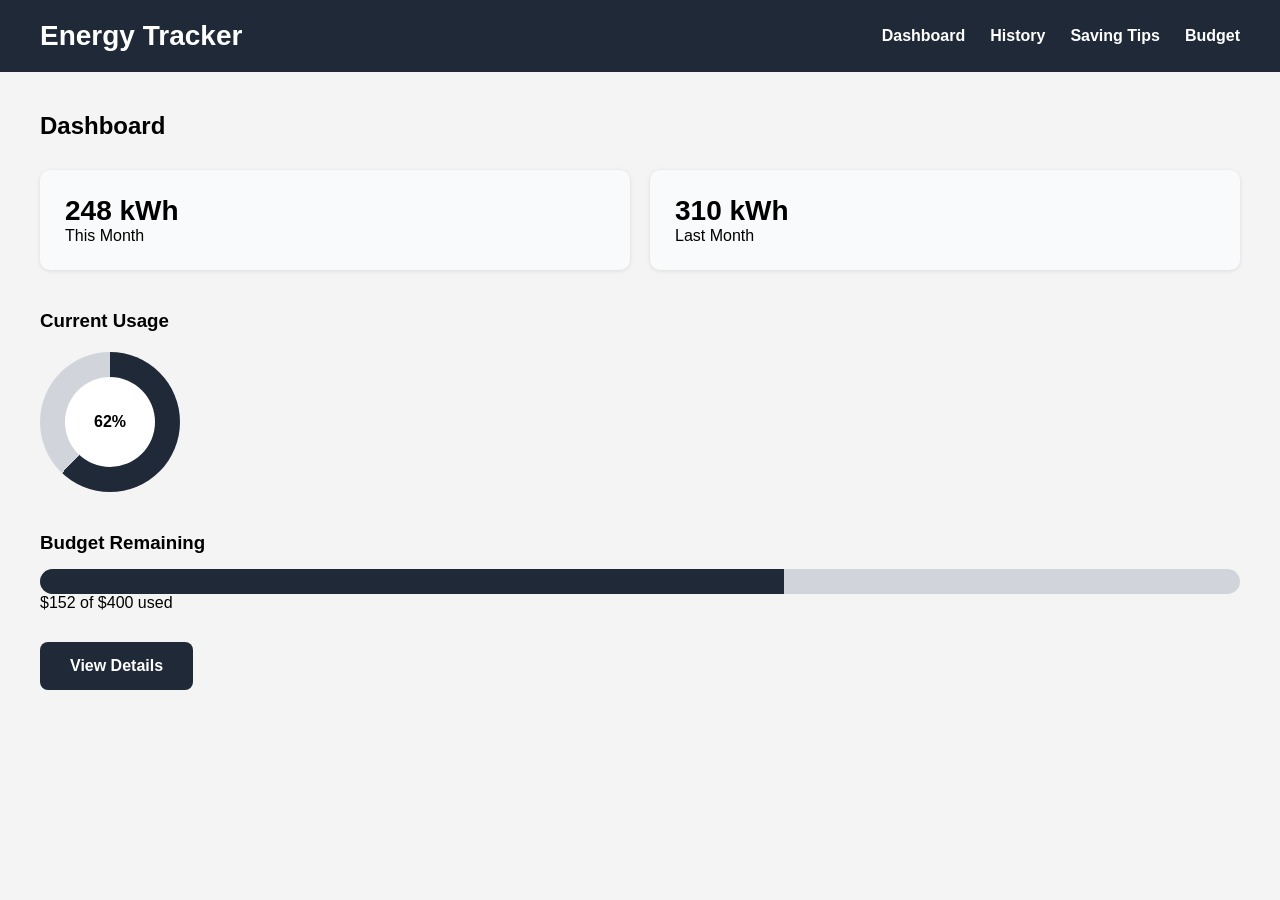
==== index.html @ 1d42433b "History page interface and fixing dashboard navigation" ====
<!DOCTYPE html>
<html lang="en">

<head>
    <meta charset="UTF-8">
    <meta name="viewport" content="width=device-width, initial-scale=1.0">

    <title>Energy Usage App</title>

    <!-- CSS -->
    <link rel="stylesheet" href="css/style.css">
</head>

<body>

    <!-- Navigation Bar -->
    <header>

        <div class="logo">
            <h1>Energy Tracker</h1>
        </div>

        <nav>
            <ul>
                <li><a href="index.html">Dashboard</a></li>
                <li><a href="history.html">History</a></li>
                <li><a href="tips.html">Saving Tips</a></li>
                <li><a href="budget.html">Budget</a></li>
            </ul>
        </nav>

    </header>

    <!-- Main Content -->
    <main>

        <section class="Dashboard">

            <h2>Dashboard</h2>

    <div class="card-container">

        <div class="usage-card">
            <h3>248 kWh</h3>
            <p>This Month</p>
        </div>

        <div class="usage-card">
            <h3>310 kWh</h3>
            <p>Last Month</p>
        </div>

    </div>

    <div class="current-usage">

        <h3>Current Usage</h3>

        <div class="circle">
            <p>62%</p>
        </div>

    </div>

    <div class="budget-section">

        <h3>Budget Remaining</h3>

        <div class="progress-bar">
            <div class="progress"></div>
        </div>

        <p>$152 of $400 used</p>

    </div>

    <button class="details-btn">
        View Details
    </button>

        </section>

    </main>

    <!-- JavaScript -->
    <script src="js/script.js"></script>

</body>

</html>
---- css/style.css ----
/* Reset */
* {
    margin: 0;
    padding: 0;
    box-sizing: border-box;
}

/* Body */
body {
    font-family: Arial, Helvetica, sans-serif;
    background-color: #f4f4f4;
}

/* Navigation Bar */
header {
    background-color: #1f2937;
    color: white;

    display: flex;
    justify-content: space-between;
    align-items: center;

    padding: 20px 40px;
}

/* Logo */
.logo h1 {
    font-size: 28px;
}

/* Navigation */
nav ul {
    display: flex;
    list-style: none;
    gap: 25px;
}

nav a {
    text-decoration: none;
    color: white;
    font-weight: bold;
}

nav a:hover {
    color: #60a5fa;
}

/* Main Content */
main {
    padding: 40px;
}

/* Hero Section */
.hero {
    background-color: white;

    padding: 40px;

    border-radius: 12px;

    box-shadow: 0 2px 8px rgba(0, 0, 0, 0.1);
}

.hero h2 {
    margin-bottom: 15px;
}

.hero p {
    line-height: 1.6;
}

/* Dashboard */
.dashboard {
    background-color: white;

    padding: 40px;

    border-radius: 12px;

    box-shadow: 0 2px 8px rgba(0, 0, 0, 0.1);
}

/* Usage Cards */
.card-container {
    display: flex;
    gap: 20px;

    margin-top: 30px;
}

.usage-card {
    flex: 1;

    background-color: #f9fafb;

    padding: 25px;

    border-radius: 10px;

    box-shadow: 0 1px 4px rgba(0,0,0,0.1);
}

.usage-card h3 {
    font-size: 28px;
}

/* Current Usage */
.current-usage {
    margin-top: 40px;
}

.circle {
    width: 140px;
    height: 140px;

    border-radius: 50%;

    background: conic-gradient(
        #1f2937 62%,
        #d1d5db 62%
    );

    display: flex;
    justify-content: center;
    align-items: center;

    margin-top: 20px;
}

.circle p {
    background-color: white;

    width: 90px;
    height: 90px;

    border-radius: 50%;

    display: flex;
    justify-content: center;
    align-items: center;

    font-weight: bold;
}

/* Budget Section */
.budget-section {
    margin-top: 40px;
}

.progress-bar {
    width: 100%;
    height: 25px;

    background-color: #d1d5db;

    border-radius: 20px;

    overflow: hidden;

    margin-top: 15px;
}

.progress {
    width: 62%;
    height: 100%;

    background-color: #1f2937;
}

/* Button */
.details-btn {
    margin-top: 30px;

    background-color: #1f2937;
    color: white;

    border: none;

    padding: 15px 30px;

    border-radius: 8px;

    font-size: 16px;
    font-weight: bold;

    cursor: pointer;
}

.details-btn:hover {
    background-color: #374151;
}

/* Budget Page */
.budget-page {
    background-color: white;

    padding: 40px;

    border-radius: 12px;

    box-shadow: 0 2px 8px rgba(0,0,0,0.1);

    max-width: 700px;

    margin: auto;
}

/* Buttons */
.period-buttons {
    display: flex;

    gap: 15px;

    margin-top: 25px;
}

.period-buttons button {
    background-color: #1f2937;
    color: white;

    border: none;

    padding: 12px 20px;

    border-radius: 8px;

    cursor: pointer;
}

.period-buttons button:hover {
    background-color: #374151;
}

/* Form */
.budget-form {
    display: flex;
    flex-direction: column;

    margin-top: 30px;
}

.budget-form label {
    margin-bottom: 10px;

    font-weight: bold;
}

.budget-form input {
    padding: 14px;

    margin-bottom: 25px;

    border-radius: 8px;

    border: 1px solid #ccc;

    font-size: 16px;
}

/* Save Button */
.save-btn {
    background-color: #1f2937;
    color: white;

    border: none;

    padding: 15px;

    border-radius: 8px;

    font-size: 16px;

    cursor: pointer;
}

.save-btn:hover {
    background-color: #374151;
}

/* Budget Status */
.budget-status {
    margin-top: 40px;
}

.budget-status h2 {
    margin-top: 10px;
    margin-bottom: 20px;
}


/*History Page Styles (JOE) */
/* Page Card Container */
.history-page {
    background-color: #ffffff; /* White */
    padding: 40px;
    border-radius: 12px;
    box-shadow: 0 2px 8px rgba(0, 0, 0, 0.1);
    max-width: 700px;
    margin: auto;
}

.section-subtitle {
    font-size: 12px;
    font-weight: bold;
    color: #9ca3af; /* Light Gray */
    letter-spacing: 1px;
    margin-bottom: 4px;
}

/* Toggle Buttons */
.history-toggles {
    display: flex;
    gap: 12px;
    margin-top: 15px;
    margin-bottom: 30px;
}

.toggle-btn {
    background-color: #ffffff; /* White */
    color: #4b5563; /* Charcoal Gray */
    border: 2px solid #e5e7eb; /* Soft Gray */
    padding: 8px 20px;
    border-radius: 20px;
    font-size: 14px;
    font-weight: bold;
    cursor: pointer;
    transition: all 0.2s ease;
}

.toggle-btn:hover {
    border-color: #60a5fa; /* Sky Blue */
    color: #2563eb; /* Dark Blue */
}

.toggle-btn.active {
    background-color: #1f2937; /* Dark Gray */
    color: #ffffff; /* White */
    border-color: #1f2937; /* Dark Gray */
}

/* Flexbox Bar Chart Architecture */
.chart-wrapper {
    background-color: #f9fafb; /* Chart Background Gray */
    border: 1px solid #e5e7eb; /* Soft Gray */
    border-radius: 12px;
    padding: 30px 24px 20px 24px;
    margin-bottom: 40px;
}

.bar-chart {
    display: flex;
    justify-content: space-between;
    align-items: flex-end;
    height: 180px;
}

.bar-group {
    display: flex;
    flex-direction: column;
    align-items: center;
    width: 10%;
    height: 100%;
    justify-content: flex-end;
}

.bar {
    width: 100%;
    background-color: #a7f3d0; /* Soft Mint */
    border-radius: 6px 6px 0 0;
    transition: height 0.3s ease;
}

/* Highlighted peak consumption day */
.bar.highlighted {
    background-color: #1f2937; /* Dark Gray */
}

.day-label {
    margin-top: 12px;
    font-size: 13px;
    color: #9ca3af; /* Light Gray */
    font-weight: bold;
}

/* Breakdown Lists */
.breakdown-section h3 {
    font-size: 12px;
    color: #9ca3af; /* Light Gray */
    letter-spacing: 1px;
    margin-bottom: 20px;
}

.breakdown-item {
    display: flex;
    align-items: center;
    justify-content: space-between;
    margin-bottom: 20px;
}

.breakdown-info {
    display: flex;
    align-items: center;
    gap: 12px;
    width: 35%;
}

.dot {
    width: 14px;
    height: 14px;
    border-radius: 50%;
    flex-shrink: 0;
}

/* Category Legend Mapping */
.dot.heating-cooling { background-color: #1f2937; /* Dark Gray */ }
.dot.appliances { background-color: #60a5fa; /* Sky Blue */ }
.dot.lighting { background-color: #a7f3d0; /* Soft Mint */ }

.breakdown-item .label {
    font-size: 15px;
    color: #374151; /* Medium Dark Gray */
    font-weight: bold;
}

/* Horizontal Progress Bars */
.breakdown-progress-bar {
    width: 60%;
    height: 14px;
    background-color: #e5e7eb; /* Soft Gray */
    border-radius: 20px;
    overflow: hidden;
}

.breakdown-progress {
    height: 100%;
    border-radius: 20px;
}

/* Progress Colors */
.heating-cooling-bar { background-color: #1f2937; /* Dark Gray */ }
.appliances-bar { background-color: #60a5fa; /* Sky Blue */ }
.lighting-bar { background-color: #a7f3d0; /* Soft Mint */ }

/*Joe finish History page*/
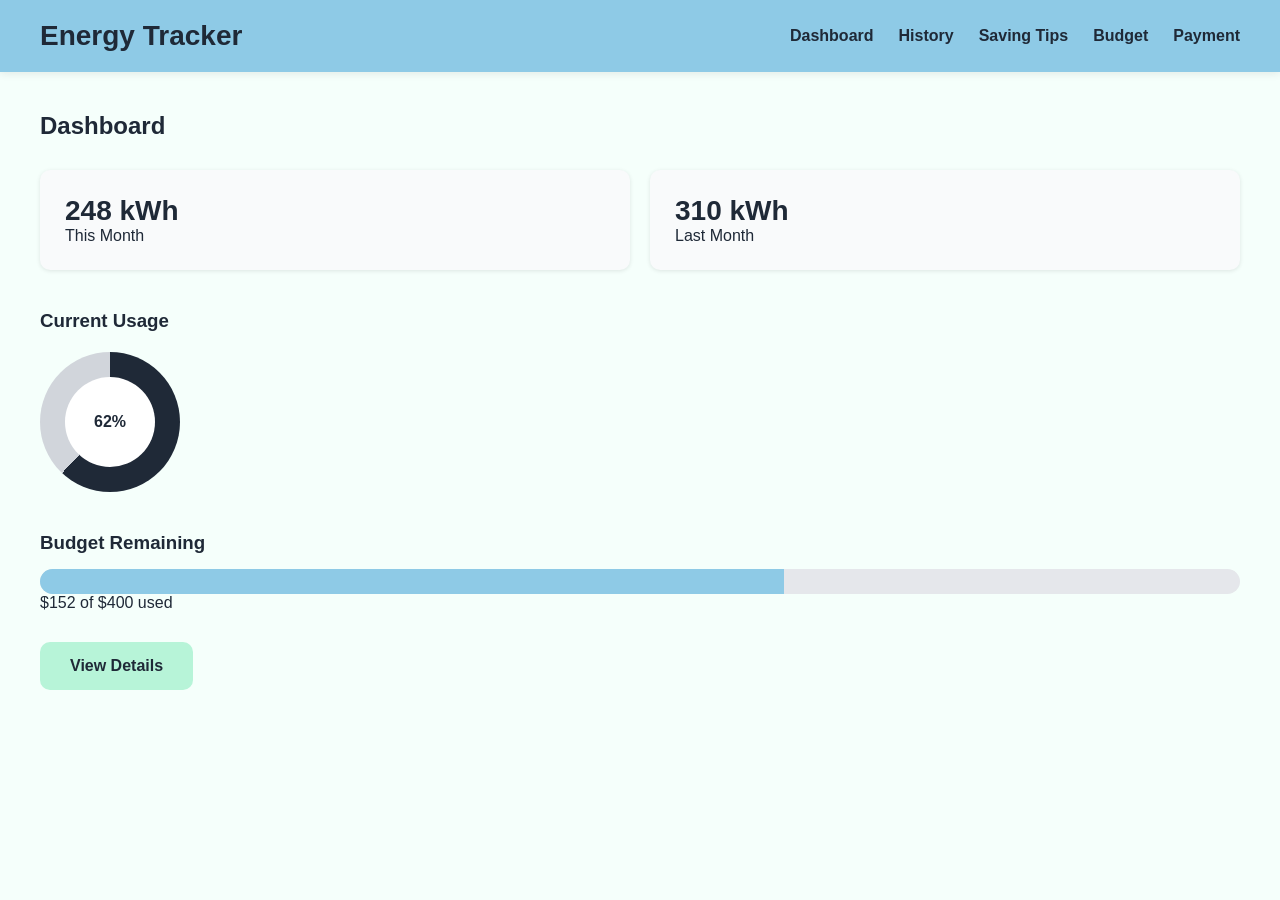
==== commit 668d31d9: "update 27/05/2026" ====
--- a/index.html
+++ b/index.html
@@ -19,13 +19,13 @@
         <div class="logo">
             <h1>Energy Tracker</h1>
         </div>
-
         <nav>
             <ul>
-                <li><a href="index.html">Dashboard</a></li>
-                <li><a href="history.html">History</a></li>
-                <li><a href="tips.html">Saving Tips</a></li>
-                <li><a href="budget.html">Budget</a></li>
+              <li><a href="index.html">Dashboard</a></li>
+              <li><a href="history.html">History</a></li>
+              <li><a href="tips.html">Saving Tips</a></li>
+              <li><a href="budget.html">Budget</a></li>
+              <li><a href="payment.html">Payment</a></li>
             </ul>
         </nav>
 
--- a/css/style.css
+++ b/css/style.css
@@ -1,3 +1,12 @@
+:root {
+    --sky-blue: #8ecae6;
+    --soft-mint: #b7f4d8;
+    --dark-text: #1f2937;
+    --light-bg: #f5fffb;
+    --card-bg: #ffffff;
+    --muted-text: #6b7280;
+}
+
 /* Reset */
 * {
     margin: 0;
@@ -7,20 +16,23 @@
 
 /* Body */
 body {
-    font-family: Arial, Helvetica, sans-serif;
-    background-color: #f4f4f4;
+    font-family: 'Montserrat', Arial, sans-serif;
+    background-color: var(--light-bg);
+    color: var(--dark-text);
 }
 
 /* Navigation Bar */
 header {
-    background-color: #1f2937;
-    color: white;
+    background-color: var(--sky-blue);
+    color: var(--dark-text);
 
     display: flex;
     justify-content: space-between;
     align-items: center;
 
     padding: 20px 40px;
+
+    box-shadow: 0 2px 8px rgba(0, 0, 0, 0.08);
 }
 
 /* Logo */
@@ -37,12 +49,12 @@
 
 nav a {
     text-decoration: none;
-    color: white;
-    font-weight: bold;
+    color: var(--dark-text);
+    font-weight: 700;
 }
 
 nav a:hover {
-    color: #60a5fa;
+    color: #ffffff;
 }
 
 /* Main Content */
@@ -151,7 +163,7 @@
     width: 100%;
     height: 25px;
 
-    background-color: #d1d5db;
+    background-color: #e5e7eb;
 
     border-radius: 20px;
 
@@ -164,7 +176,7 @@
     width: 62%;
     height: 100%;
 
-    background-color: #1f2937;
+    background-color: var(--sky-blue);
 }
 
 /* Button */
@@ -191,18 +203,13 @@
 }
 
 /* Budget Page */
-.budget-page {
-    background-color: white;
-
+.budget-page,
+.dashboard,
+.hero {
+    background-color: var(--card-bg);
     padding: 40px;
-
-    border-radius: 12px;
-
-    box-shadow: 0 2px 8px rgba(0,0,0,0.1);
-
-    max-width: 700px;
-
-    margin: auto;
+    border-radius: 18px;
+    box-shadow: 0 6px 18px rgba(0, 0, 0, 0.08);
 }
 
 /* Buttons */
@@ -214,21 +221,23 @@
     margin-top: 25px;
 }
 
-.period-buttons button {
-    background-color: #1f2937;
-    color: white;
-
+.period-buttons button,
+.save-btn,
+.details-btn {
+    background-color: var(--soft-mint);
+    color: var(--dark-text);
     border: none;
-
-    padding: 12px 20px;
-
-    border-radius: 8px;
-
+    border-radius: 10px;
+    font-weight: 700;
     cursor: pointer;
-}
-
-.period-buttons button:hover {
-    background-color: #374151;
+    transition: 0.3s;
+}
+
+.period-buttons button:hover,
+.save-btn:hover,
+.details-btn:hover {
+    background-color: #9eeac5;
+    transform: translateY(-2px);
 }
 
 /* Form */
@@ -259,22 +268,20 @@
 
 /* Save Button */
 .save-btn {
-    background-color: #1f2937;
-    color: white;
-
+    background-color: var(--soft-mint);
+    color: var(--dark-text);
     border: none;
-
     padding: 15px;
-
-    border-radius: 8px;
-
+    border-radius: 10px;
     font-size: 16px;
-
+    font-weight: 700;
     cursor: pointer;
+    transition: 0.3s;
 }
 
 .save-btn:hover {
-    background-color: #374151;
+    background-color: #9eeac5;
+    transform: translateY(-2px);
 }
 
 /* Budget Status */
@@ -287,7 +294,7 @@
     margin-bottom: 20px;
 }
 
-
+/* Below is Joe*/
 /*History Page Styles (JOE) */
 /* Page Card Container */
 .history-page {
@@ -441,4 +448,96 @@
 .appliances-bar { background-color: #60a5fa; /* Sky Blue */ }
 .lighting-bar { background-color: #a7f3d0; /* Soft Mint */ }
 
-/*Joe finish History page*/+
+/*Payment Page Styles*/
+/* Page Card Container matching Budget page structure */
+.payment-page {
+    background-color: #ffffff; /* White */
+    padding: 40px;
+    border-radius: 12px;
+    box-shadow: 0 2px 8px rgba(0,0,0,0.1);
+    max-width: 700px;
+    margin: auto;
+}
+
+/* Outstanding Balance Display Box */
+.payment-summary {
+    background-color: #f5fffb; /* Soft Mint / Light Background tint */
+    border: 1px solid #b7f4d8; /* Soft Mint border */
+    padding: 20px;
+    border-radius: 8px;
+    margin-top: 20px;
+    margin-bottom: 25px;
+    text-align: center;
+}
+
+.payment-summary p {
+    font-size: 14px;
+    color: #6b7280; /* Muted Text Gray */
+    margin-bottom: 5px;
+}
+
+.payment-summary h3 {
+    font-size: 28px;
+    color: #1f2937; /* Dark Text */
+}
+
+/* Form Structural Layout */
+.payment-form {
+    display: flex;
+    flex-direction: column;
+}
+
+.payment-form label {
+    margin-top: 15px;
+    margin-bottom: 5px;
+    font-weight: bold;
+    font-size: 14px;
+    color: #1f2937; /* Dark Text */
+}
+
+.payment-form input {
+    padding: 12px;
+    border: 1px solid #6b7280; /* Muted Text Gray */
+    border-radius: 8px;
+    font-size: 16px;
+    outline: none;
+}
+
+/* Target Inputs specifically on focus state */
+.payment-form input:focus {
+    border-color: #8ecae6; /* Sky Blue highlight border */
+}
+
+/* Two Column Row Layout for Expiry and CVV fields */
+.form-row {
+    display: flex;
+    gap: 20px;
+    width: 100%;
+}
+
+.form-group {
+    flex: 1;
+    display: flex;
+    flex-direction: column;
+}
+
+/* Action Submit Button */
+.pay-btn {
+    margin-top: 30px;
+    background-color: #1f2937; /* Dark Accent color */
+    color: #ffffff; /* White text */
+    border: none;
+    padding: 15px;
+    border-radius: 8px;
+    font-size: 16px;
+    font-weight: bold;
+    cursor: pointer;
+    transition: background-color 0.2s ease;
+}
+
+.pay-btn:hover {
+    background-color: #374151; /* Lighter hover gray */
+}
+
+/*Joe finish History and Payment pages*/
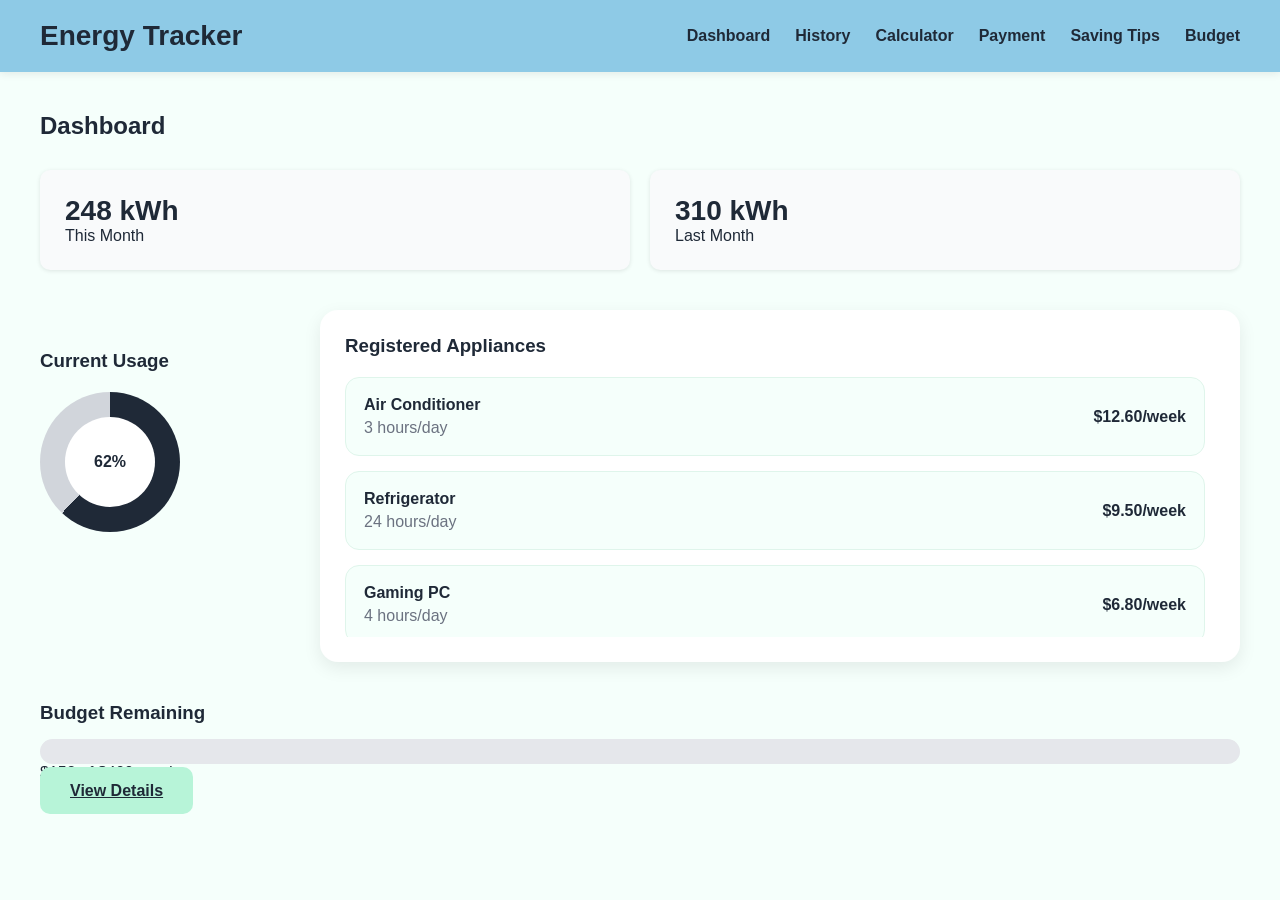
==== commit f5924f15: "Create another pages, and edited comments into all files for marking." ====
--- a/index.html
+++ b/index.html
@@ -5,7 +5,8 @@
     <meta charset="UTF-8">
     <meta name="viewport" content="width=device-width, initial-scale=1.0">
 
-    <title>Energy Usage App</title>
+    <!-- Set the title of this project -->
+    <title>Energy Usage Website </title>
 
     <!-- CSS -->
     <link rel="stylesheet" href="css/style.css">
@@ -13,60 +14,150 @@
 
 <body>
 
-    <!-- Navigation Bar -->
+    <!--Header part, there will be website name and Navigation bar
+     to navigate user to another pages -->
     <header>
 
+        <!--Set the name of company or website and set class
+         to customise at CSS. We can reuse this header to another page
+         so that copy and paste below at another page when you design-->
         <div class="logo">
             <h1>Energy Tracker</h1>
         </div>
+
+        <!-- Navigation Bar -->
         <nav>
             <ul>
-              <li><a href="index.html">Dashboard</a></li>
-              <li><a href="history.html">History</a></li>
-              <li><a href="tips.html">Saving Tips</a></li>
-              <li><a href="budget.html">Budget</a></li>
-              <li><a href="payment.html">Payment</a></li>
+                <!-- Set name and href file address to activate navigation
+                  to another created pages -->
+                  
+                <li><a href="index.html">Dashboard</a></li>
+                <li><a href="history.html">History</a></li>
+                <li><a href="calculator.html">Calculator</a></li>
+                <li><a href="payment.html">Payment</a></li>
+                <li><a href="tips.html">Saving Tips</a></li>
+                <li><a href="budget.html">Budget</a></li>
             </ul>
         </nav>
 
     </header>
 
-    <!-- Main Content -->
+    <!-- Main Content. Create design of Dashboard page in here -->
     <main>
 
+        <!--Wrap this dashboard page by section -->
         <section class="Dashboard">
 
+            <!--Title of this page-->
             <h2>Dashboard</h2>
 
-    <div class="card-container">
+            <!-- Use card container to show the usage card -->
+            <div class="card-container">
 
-        <div class="usage-card">
-            <h3>248 kWh</h3>
-            <p>This Month</p>
-        </div>
+                <!-- Design of usage card 1st for this month-->
+                 <!-- Just copy and paste this copde below if you 
+                  want to add some cards -->
+                <div class="usage-card">
+                    <h3>248 kWh</h3>
+                    <p>This Month</p>
+                </div>
 
-        <div class="usage-card">
-            <h3>310 kWh</h3>
-            <p>Last Month</p>
-        </div>
+                <!-- Design of usage card 1st for last month-->
+                <div class="usage-card">
+                    <h3>310 kWh</h3>
+                    <p>Last Month</p>
+                </div>
 
-    </div>
+            </div>
 
-    <div class="current-usage">
+            <!-- In here, create div to show the circle graph
+              and electric items list -->
+            <div class="dashboard-middle">
 
-        <h3>Current Usage</h3>
+                <!-- At left side, I will show circle graph -->
+                <div class="current-usage">
+                    <h3>Current Usage</h3>
 
-        <div class="circle">
-            <p>62%</p>
-        </div>
+                    <!-- set class name circle to edit this by CSS conic gradient 
+                      to show circle graph-->
+                    <div class="circle">
+                        <p>62%</p>
+                    </div>
+                </div>
 
-    </div>
+                <!-- At right side, display electric items that user registered.
+                  Create registered container to wrap all items up by in one board  -->
+                <div class="registered-board">
+                    <h3>Registered Appliances</h3>
 
+                    <!-- create box to wrap electric item in one box by div-->
+                    <div class="registered-list">
+
+                        <!-- Create each single card and display the name on title 
+                          and how maony hours user used to calculate. Then, if you 
+                          wanna create more examples of electric items, just copy and paste them
+                          into below.  -->
+                        <div class="registered-item">
+                            <div>
+                                <h4>Air Conditioner</h4>
+                                <p>3 hours/day</p>
+                            </div>
+                            <!-- Leave the calculated cost as stgrong word text-->
+                            <strong>$12.60/week</strong>
+                        </div>
+
+                        <div class="registered-item">
+                            <div>
+                                <h4>Refrigerator</h4>
+                                <p>24 hours/day</p>
+                            </div>
+
+                            <strong>$9.50/week</strong>
+                        </div>
+
+                        <div class="registered-item">
+                            <div>
+                                <h4>Gaming PC</h4>
+                                <p>4 hours/day</p>
+                            </div>
+                            <strong>$6.80/week</strong>
+                        </div>
+
+                        <div class="registered-item">
+                            <div>
+                                <h4>Washing Machine</h4>
+                                <p>1 hour/day</p>
+                            </div>
+
+                            <strong>$4.10/week</strong>
+                        </div>
+
+                        <div class="registered-item">
+                            <div>
+                            <h4>Laptop</h4>
+                            <p>6 hours/day</p>
+                        </div>
+
+                        <strong>$3.20/week</strong>
+                        </div>
+
+                    </div>
+                </div>
+
+            </div>
+
+    <!-- In this section, user's spent expences based on their currrent 
+      electricity usage will be displayed -->
     <div class="budget-section">
 
+        <!-- Set title-->
         <h3>Budget Remaining</h3>
 
+        <!-- set class to design of bar to graphically show 
+          how much user already spend from their budget -->
         <div class="progress-bar">
+            <!-- create class which is progress to show how much user spent -->
+        </div>
             <div class="progress"></div>
         </div>
 
@@ -74,17 +165,15 @@
 
     </div>
 
-    <button class="details-btn">
-        View Details
-    </button>
+    <!-- Set details button to direct to details pages -->
+    <a href="details.html" class="details-btn">
+    View Details
+    </a>
 
         </section>
 
     </main>
 
-    <!-- JavaScript -->
-    <script src="js/script.js"></script>
-
 </body>
 
 </html>
--- a/css/style.css
+++ b/css/style.css
@@ -294,250 +294,352 @@
     margin-bottom: 20px;
 }
 
-/* Below is Joe*/
-/*History Page Styles (JOE) */
-/* Page Card Container */
-.history-page {
-    background-color: #ffffff; /* White */
+.calculator-page {
+    background-color: var(--card-bg);
     padding: 40px;
-    border-radius: 12px;
-    box-shadow: 0 2px 8px rgba(0, 0, 0, 0.1);
-    max-width: 700px;
+    border-radius: 18px;
+    box-shadow: 0 6px 18px rgba(0, 0, 0, 0.08);
+    max-width: 900px;
     margin: auto;
 }
 
-.section-subtitle {
-    font-size: 12px;
-    font-weight: bold;
-    color: #9ca3af; /* Light Gray */
-    letter-spacing: 1px;
-    margin-bottom: 4px;
-}
-
-/* Toggle Buttons */
-.history-toggles {
-    display: flex;
+.page-description {
+    color: var(--muted-text);
+    margin-top: 10px;
+}
+
+.calculator-form {
+    display: flex;
+    flex-direction: column;
+    margin-top: 30px;
+}
+
+.calculator-form label {
+    font-weight: 700;
+    margin-bottom: 10px;
+}
+
+.calculator-form input,
+.calculator-form select {
+    padding: 14px;
+    margin-bottom: 25px;
+    border-radius: 10px;
+    border: 1px solid #ccc;
+    font-size: 16px;
+    font-family: 'Montserrat', Arial, sans-serif;
+}
+
+.calculation-result {
+    margin-top: 40px;
+}
+
+.result-grid {
+    display: flex;
+    gap: 20px;
+    margin-top: 20px;
+}
+
+.result-grid div {
+    flex: 1;
+    background-color: #f5fffb;
+    padding: 25px;
+    border-radius: 14px;
+    border: 1px solid #dff5eb;
+}
+
+.result-grid p {
+    color: var(--muted-text);
+    margin-bottom: 10px;
+}
+
+.button-group {
+    display: flex;
+
+    gap: 15px;
+
+    margin-top: 10px;
+}
+
+.button-group button {
+    flex: 1;
+}
+
+/* Add Appliance Button */
+.add-btn {
+    background-color: var(--sky-blue);
+    color: var(--dark-text);
+
+    border: none;
+
+    padding: 15px;
+
+    border-radius: 10px;
+
+    font-size: 16px;
+    font-weight: 700;
+
+    cursor: pointer;
+
+    transition: 0.3s;
+}
+
+.add-btn:hover {
+    background-color: #74bfe0;
+
+    transform: translateY(-2px);
+}
+
+/* Appliance List */
+.appliance-list {
+    margin-top: 50px;
+}
+
+.appliance-list h3 {
+    margin-bottom: 20px;
+}
+
+/* Appliance Card */
+.appliance-card {
+    background-color: #f5fffb;
+
+    border: 1px solid #dff5eb;
+
+    border-radius: 14px;
+
+    padding: 20px;
+
+    display: flex;
+    justify-content: space-between;
+    align-items: center;
+
+    margin-bottom: 20px;
+
+    transition: 0.3s;
+}
+
+.appliance-card:hover {
+    transform: translateY(-3px);
+
+    box-shadow: 0 6px 16px rgba(0,0,0,0.08);
+}
+
+.appliance-card h4 {
+    margin-bottom: 5px;
+}
+
+.appliance-card p {
+    color: var(--muted-text);
+}
+
+.dashboard-middle {
+    display: flex;
+    gap: 40px;
+    align-items: flex-start;
+    margin-top: 40px;
+}
+
+.current-usage {
+    flex: 0 0 240px;
+}
+
+.registered-board {
+    flex: 1;
+    background-color: var(--card-bg);
+    border-radius: 18px;
+    padding: 25px;
+    box-shadow: 0 6px 18px rgba(0, 0, 0, 0.08);
+}
+
+.registered-board h3 {
+    margin-bottom: 20px;
+}
+
+.registered-list {
+    max-height: 260px;
+    overflow-y: auto;
+    padding-right: 10px;
+}
+
+.registered-item {
+    display: flex;
+    justify-content: space-between;
+    align-items: center;
+
+    background-color: #f5fffb;
+    border: 1px solid #dff5eb;
+    border-radius: 14px;
+
+    padding: 18px;
+    margin-bottom: 15px;
+}
+
+.registered-item p {
+    color: var(--muted-text);
+    margin-top: 5px;
+}
+
+.registered-item strong {
+    color: var(--dark-text);
+}
+
+/* Details Page */
+.details-page {
+    background-color: var(--card-bg);
+
+    padding: 40px;
+
+    border-radius: 18px;
+
+    box-shadow: 0 6px 18px rgba(0,0,0,0.08);
+}
+
+/* Grid */
+.details-grid {
+    display: grid;
+
+    grid-template-columns: repeat(auto-fit, minmax(280px, 1fr));
+
+    gap: 25px;
+
+    margin-top: 35px;
+}
+
+/* Detail Card */
+.details-card {
+    background-color: #f5fffb;
+
+    border: 1px solid #dff5eb;
+
+    border-radius: 16px;
+
+    padding: 25px;
+
+    transition: 0.3s;
+}
+
+.details-card:hover {
+    transform: translateY(-4px);
+
+    box-shadow: 0 8px 20px rgba(0,0,0,0.08);
+}
+
+.details-card h3 {
+    margin-bottom: 10px;
+}
+
+.details-card p {
+    color: var(--muted-text);
+
+    margin-bottom: 20px;
+}
+
+/* Cost Info */
+.cost-info {
+    display: flex;
+
+    flex-direction: column;
+
     gap: 12px;
-    margin-top: 15px;
-    margin-bottom: 30px;
-}
-
-.toggle-btn {
-    background-color: #ffffff; /* White */
-    color: #4b5563; /* Charcoal Gray */
-    border: 2px solid #e5e7eb; /* Soft Gray */
-    padding: 8px 20px;
-    border-radius: 20px;
-    font-size: 14px;
-    font-weight: bold;
-    cursor: pointer;
-    transition: all 0.2s ease;
-}
-
-.toggle-btn:hover {
-    border-color: #60a5fa; /* Sky Blue */
-    color: #2563eb; /* Dark Blue */
-}
-
-.toggle-btn.active {
-    background-color: #1f2937; /* Dark Gray */
-    color: #ffffff; /* White */
-    border-color: #1f2937; /* Dark Gray */
-}
-
-/* Flexbox Bar Chart Architecture */
-.chart-wrapper {
-    background-color: #f9fafb; /* Chart Background Gray */
-    border: 1px solid #e5e7eb; /* Soft Gray */
-    border-radius: 12px;
-    padding: 30px 24px 20px 24px;
-    margin-bottom: 40px;
-}
-
-.bar-chart {
+}
+
+.cost-info span {
+    background-color: white;
+
+    padding: 12px;
+
+    border-radius: 10px;
+
+    font-weight: 700;
+}
+
+.payment-page {
+    background-color: var(--card-bg);
+    padding: 40px;
+    border-radius: 18px;
+    box-shadow: 0 6px 18px rgba(0,0,0,0.08);
+}
+
+.payment-layout {
+    display: grid;
+    grid-template-columns: 1fr 1.2fr;
+    gap: 30px;
+    margin-top: 35px;
+}
+
+.payment-card,
+.payment-form {
+    background-color: #f5fffb;
+    border: 1px solid #dff5eb;
+    border-radius: 16px;
+    padding: 30px;
+}
+
+.bill-amount {
+    font-size: 42px;
+    font-weight: 700;
+    margin: 25px 0 10px;
+    color: var(--dark-text);
+}
+
+.payment-card p {
+    color: var(--muted-text);
+    margin-bottom: 25px;
+}
+
+.payment-info-row {
     display: flex;
     justify-content: space-between;
-    align-items: flex-end;
-    height: 180px;
-}
-
-.bar-group {
+    padding: 14px 0;
+    border-top: 1px solid #dff5eb;
+}
+
+.status-unpaid {
+    color: #d97706;
+}
+
+.payment-form {
     display: flex;
     flex-direction: column;
-    align-items: center;
-    width: 10%;
-    height: 100%;
-    justify-content: flex-end;
-}
-
-.bar {
-    width: 100%;
-    background-color: #a7f3d0; /* Soft Mint */
-    border-radius: 6px 6px 0 0;
-    transition: height 0.3s ease;
-}
-
-/* Highlighted peak consumption day */
-.bar.highlighted {
-    background-color: #1f2937; /* Dark Gray */
-}
-
-.day-label {
-    margin-top: 12px;
-    font-size: 13px;
-    color: #9ca3af; /* Light Gray */
-    font-weight: bold;
-}
-
-/* Breakdown Lists */
-.breakdown-section h3 {
-    font-size: 12px;
-    color: #9ca3af; /* Light Gray */
-    letter-spacing: 1px;
+}
+
+.payment-form h3 {
     margin-bottom: 20px;
 }
 
-.breakdown-item {
-    display: flex;
-    align-items: center;
-    justify-content: space-between;
-    margin-bottom: 20px;
-}
-
-.breakdown-info {
-    display: flex;
-    align-items: center;
-    gap: 12px;
-    width: 35%;
-}
-
-.dot {
-    width: 14px;
-    height: 14px;
-    border-radius: 50%;
-    flex-shrink: 0;
-}
-
-/* Category Legend Mapping */
-.dot.heating-cooling { background-color: #1f2937; /* Dark Gray */ }
-.dot.appliances { background-color: #60a5fa; /* Sky Blue */ }
-.dot.lighting { background-color: #a7f3d0; /* Soft Mint */ }
-
-.breakdown-item .label {
-    font-size: 15px;
-    color: #374151; /* Medium Dark Gray */
-    font-weight: bold;
-}
-
-/* Horizontal Progress Bars */
-.breakdown-progress-bar {
-    width: 60%;
-    height: 14px;
-    background-color: #e5e7eb; /* Soft Gray */
-    border-radius: 20px;
-    overflow: hidden;
-}
-
-.breakdown-progress {
-    height: 100%;
-    border-radius: 20px;
-}
-
-/* Progress Colors */
-.heating-cooling-bar { background-color: #1f2937; /* Dark Gray */ }
-.appliances-bar { background-color: #60a5fa; /* Sky Blue */ }
-.lighting-bar { background-color: #a7f3d0; /* Soft Mint */ }
-
-
-/*Payment Page Styles*/
-/* Page Card Container matching Budget page structure */
-.payment-page {
-    background-color: #ffffff; /* White */
-    padding: 40px;
-    border-radius: 12px;
-    box-shadow: 0 2px 8px rgba(0,0,0,0.1);
-    max-width: 700px;
-    margin: auto;
-}
-
-/* Outstanding Balance Display Box */
-.payment-summary {
-    background-color: #f5fffb; /* Soft Mint / Light Background tint */
-    border: 1px solid #b7f4d8; /* Soft Mint border */
-    padding: 20px;
-    border-radius: 8px;
-    margin-top: 20px;
-    margin-bottom: 25px;
-    text-align: center;
-}
-
-.payment-summary p {
-    font-size: 14px;
-    color: #6b7280; /* Muted Text Gray */
-    margin-bottom: 5px;
-}
-
-.payment-summary h3 {
-    font-size: 28px;
-    color: #1f2937; /* Dark Text */
-}
-
-/* Form Structural Layout */
-.payment-form {
-    display: flex;
-    flex-direction: column;
-}
-
 .payment-form label {
-    margin-top: 15px;
-    margin-bottom: 5px;
-    font-weight: bold;
-    font-size: 14px;
-    color: #1f2937; /* Dark Text */
-}
-
-.payment-form input {
-    padding: 12px;
-    border: 1px solid #6b7280; /* Muted Text Gray */
-    border-radius: 8px;
+    font-weight: 700;
+    margin-bottom: 10px;
+}
+
+.payment-form input,
+.payment-form select {
+    padding: 14px;
+    margin-bottom: 22px;
+    border-radius: 10px;
+    border: 1px solid #ccc;
     font-size: 16px;
-    outline: none;
-}
-
-/* Target Inputs specifically on focus state */
-.payment-form input:focus {
-    border-color: #8ecae6; /* Sky Blue highlight border */
-}
-
-/* Two Column Row Layout for Expiry and CVV fields */
-.form-row {
-    display: flex;
+    font-family: 'Montserrat', Arial, sans-serif;
+}
+
+.payment-small-inputs {
+    display: grid;
+    grid-template-columns: 1fr 1fr;
     gap: 20px;
-    width: 100%;
-}
-
-.form-group {
-    flex: 1;
-    display: flex;
-    flex-direction: column;
-}
-
-/* Action Submit Button */
+}
+
 .pay-btn {
-    margin-top: 30px;
-    background-color: #1f2937; /* Dark Accent color */
-    color: #ffffff; /* White text */
+    background-color: var(--soft-mint);
+    color: var(--dark-text);
     border: none;
     padding: 15px;
-    border-radius: 8px;
+    border-radius: 10px;
     font-size: 16px;
-    font-weight: bold;
+    font-weight: 700;
     cursor: pointer;
-    transition: background-color 0.2s ease;
+    transition: 0.3s;
 }
 
 .pay-btn:hover {
-    background-color: #374151; /* Lighter hover gray */
-}
-
-/*Joe finish History and Payment pages*/+    background-color: #9eeac5;
+    transform: translateY(-2px);
+}
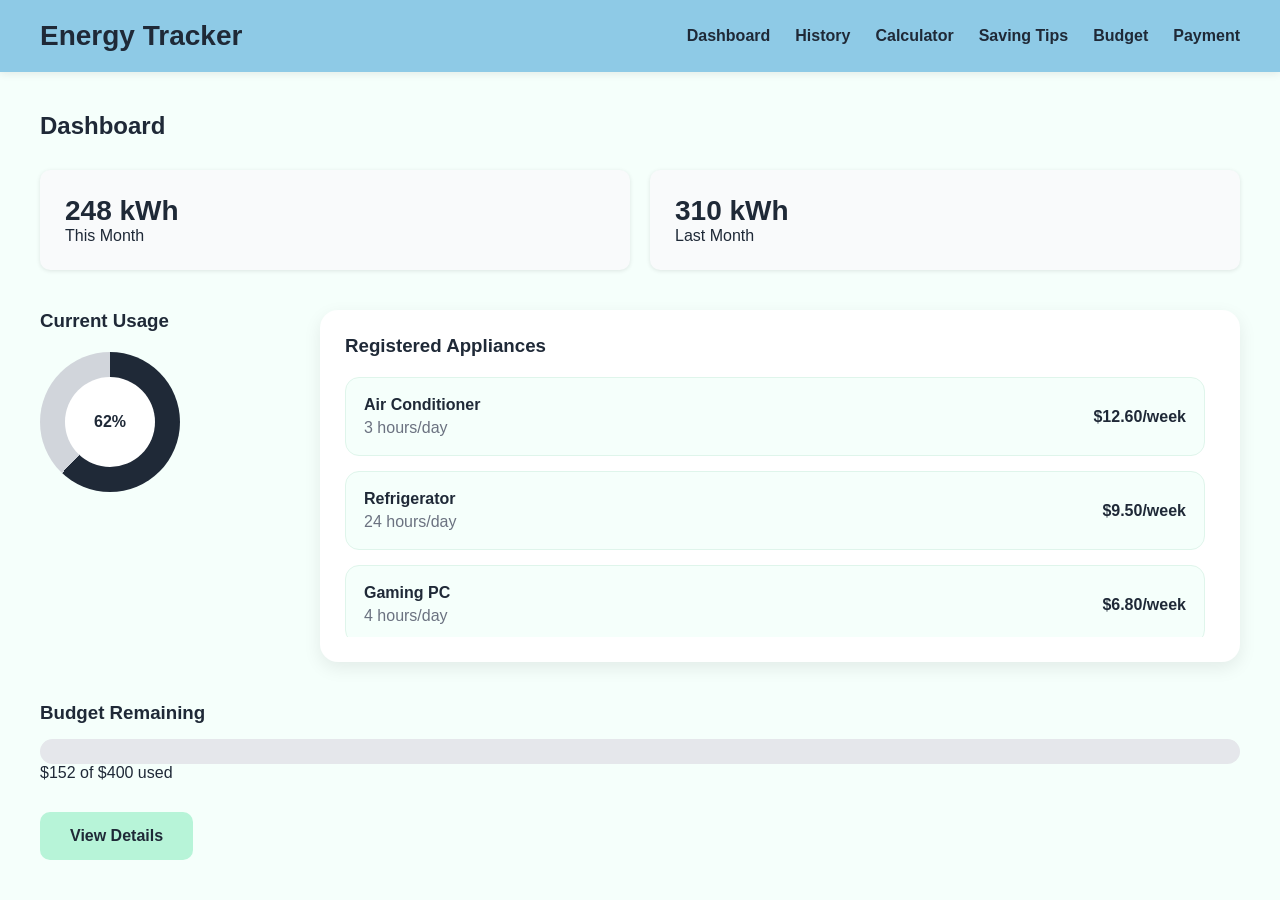
==== commit df6d99e6: "Merge branch 'main' of https://github.com/EK1005/NA01Website into joe_branch" ====
--- a/index.html
+++ b/index.html
@@ -34,9 +34,9 @@
                 <li><a href="index.html">Dashboard</a></li>
                 <li><a href="history.html">History</a></li>
                 <li><a href="calculator.html">Calculator</a></li>
-                <li><a href="payment.html">Payment</a></li>
                 <li><a href="tips.html">Saving Tips</a></li>
                 <li><a href="budget.html">Budget</a></li>
+                <li><a href="payment.html">Payment</a></li>
             </ul>
         </nav>
 
--- a/css/style.css
+++ b/css/style.css
@@ -1,3 +1,9 @@
+/* =========================
+   1. Common Styles
+========================= */
+
+/*Set colour in here which I commonly will use for button 
+ and nav bar etc. The colour is reflected by last assignment*/
 :root {
     --sky-blue: #8ecae6;
     --soft-mint: #b7f4d8;
@@ -7,21 +13,42 @@
     --muted-text: #6b7280;
 }
 
-/* Reset */
+/* Set size of browaer in here to prevent bug or du=ifference
+ of layout on each pages  */
 * {
     margin: 0;
     padding: 0;
     box-sizing: border-box;
 }
 
-/* Body */
+/* Set background design. This will be refrected to all pages
+    Set Montserrat font colour of background and basic word colour
+    used root*/
 body {
     font-family: 'Montserrat', Arial, sans-serif;
     background-color: var(--light-bg);
     color: var(--dark-text);
 }
 
+/* Main Content */
+main {
+    padding: 40px;
+}
+
+/* Shared Page Description */
+.page-description {
+    color: var(--muted-text);
+    margin-top: 10px;
+}
+
+
+/* =========================
+   2. Navigation Bar
+========================= */
+
 /* Navigation Bar */
+/*Set navigation bar design in here, set background skyblue
+ and set menu and logo in one row. */
 header {
     background-color: var(--sky-blue);
     color: var(--dark-text);
@@ -31,7 +58,7 @@
     align-items: center;
 
     padding: 20px 40px;
-
+    /*Put little bit of shadow to make look better  */
     box-shadow: 0 2px 8px rgba(0, 0, 0, 0.08);
 }
 
@@ -40,7 +67,7 @@
     font-size: 28px;
 }
 
-/* Navigation */
+/* Navigation Links */
 nav ul {
     display: flex;
     list-style: none;
@@ -57,50 +84,122 @@
     color: #ffffff;
 }
 
-/* Main Content */
-main {
+
+/* =========================
+   3. Shared Components
+========================= */
+
+/* Shared Progress Bar. Here is set outside and inside of bar 
+   set ourside bar to gray, inside skyblue */
+.progress-bar {
+    width: 100%;
+    height: 25px;
+
+    background-color: #e5e7eb;
+
+    border-radius: 20px;
+
+    overflow: hidden;
+
+    margin-top: 15px;
+}
+/* Here is inside of bar. it is skybuue  */
+.progress {
+    width: 62%;
+    height: 100%;
+
+    background-color: var(--sky-blue);
+}
+
+/* Shared Buttons. Set colour, size, paddin. Mint colour
+   in here. I will reuse this button setting  */
+.save-btn {
+    background-color: var(--soft-mint);
+    color: var(--dark-text);
+
+    border: none;
+
+    padding: 15px;
+
+    border-radius: 10px;
+
+    font-size: 16px;
+    font-weight: 700;
+
+    cursor: pointer;
+
+    transition: 0.3s;
+}
+
+/*Create hovor of this button*/
+.save-btn:hover {
+    background-color: #9eeac5;
+    transform: translateY(-2px);
+}
+
+/*Details button design in here, use soft mind and dark text
+  set paddin and */
+.details-btn {
+    margin-top: 30px;
+
+    background-color: var(--soft-mint);
+    color: var(--dark-text);
+
+    border: none;
+
+    padding: 15px 30px;
+
+    /*set the corner of button circle */
+    border-radius: 10px;
+
+    font-size: 16px;
+    font-weight: 700;
+
+    /*Use cursor when mouse close to button, change to 
+     finger */
+    cursor: pointer;
+
+    transition: 0.3s;
+    /*erace under line of link */
+    text-decoration: none;
+    display: inline-block;
+}
+
+.details-btn:hover {
+    background-color: #9eeac5;
+    transform: translateY(-2px);
+}
+
+
+/* =========================
+   4. Dashboard Page
+========================= */
+
+/* Dashboard Section */
+/*set dashborad entire card background*/
+.dashboard {
+    background-color: var(--card-bg);
+
     padding: 40px;
-}
-
-/* Hero Section */
-.hero {
-    background-color: white;
-
-    padding: 40px;
-
-    border-radius: 12px;
-
-    box-shadow: 0 2px 8px rgba(0, 0, 0, 0.1);
-}
-
-.hero h2 {
-    margin-bottom: 15px;
-}
-
-.hero p {
-    line-height: 1.6;
-}
-
-/* Dashboard */
-.dashboard {
-    background-color: white;
-
-    padding: 40px;
-
-    border-radius: 12px;
-
-    box-shadow: 0 2px 8px rgba(0, 0, 0, 0.1);
+
+    border-radius: 18px;
+
+    box-shadow: 0 6px 18px rgba(0, 0, 0, 0.08);
 }
 
 /* Usage Cards */
+/*Design of carad container.
+ In here, set card next each other */
 .card-container {
+    /*Use display flex to set card next each other */
     display: flex;
     gap: 20px;
 
     margin-top: 30px;
 }
-
+/*Usage card */
 .usage-card {
+    /*Set flex 1 for make space equal*/
     flex: 1;
 
     background-color: #f9fafb;
@@ -116,9 +215,18 @@
     font-size: 28px;
 }
 
-/* Current Usage */
+/* Dashboard Middle Layout. Set circle graph and electric
+ board next each other */
+.dashboard-middle {
+    display: flex;
+    gap: 40px;
+    align-items: flex-start;
+    margin-top: 40px;
+}
+
+/* Current Usage Circle */
 .current-usage {
-    margin-top: 40px;
+    flex: 0 0 240px;
 }
 
 .circle {
@@ -127,6 +235,7 @@
 
     border-radius: 50%;
 
+    /*In here, set percentage of circle graph*/
     background: conic-gradient(
         #1f2937 62%,
         #d1d5db 62%
@@ -139,6 +248,8 @@
     margin-top: 20px;
 }
 
+/*Design of center circle part. Set background white
+  and make it circle */
 .circle p {
     background-color: white;
 
@@ -152,6 +263,56 @@
     align-items: center;
 
     font-weight: bold;
+}
+
+/* Registered Appliance Board */
+.registered-board {
+    flex: 1;
+
+    background-color: var(--card-bg);
+
+    border-radius: 18px;
+
+    padding: 25px;
+
+    box-shadow: 0 6px 18px rgba(0, 0, 0, 0.08);
+}
+
+.registered-board h3 {
+    margin-bottom: 20px;
+}
+
+/*In register list, make list scroll down*/
+.registered-list {
+    max-height: 260px;
+    overflow-y: auto;
+    padding-right: 10px;
+}
+
+/*Design of each one card*/
+.registered-item {
+    display: flex;
+    justify-content: space-between;
+    align-items: center;
+
+    background-color: #f5fffb;
+
+    border: 1px solid #dff5eb;
+
+    border-radius: 14px;
+
+    padding: 18px;
+
+    margin-bottom: 15px;
+}
+
+.registered-item p {
+    color: var(--muted-text);
+    margin-top: 5px;
+}
+
+.registered-item strong {
+    color: var(--dark-text);
 }
 
 /* Budget Section */
@@ -159,60 +320,23 @@
     margin-top: 40px;
 }
 
-.progress-bar {
-    width: 100%;
-    height: 25px;
-
-    background-color: #e5e7eb;
-
-    border-radius: 20px;
-
-    overflow: hidden;
-
-    margin-top: 15px;
-}
-
-.progress {
-    width: 62%;
-    height: 100%;
-
-    background-color: var(--sky-blue);
-}
-
-/* Button */
-.details-btn {
-    margin-top: 30px;
-
-    background-color: #1f2937;
-    color: white;
-
-    border: none;
-
-    padding: 15px 30px;
-
-    border-radius: 8px;
-
-    font-size: 16px;
-    font-weight: bold;
-
-    cursor: pointer;
-}
-
-.details-btn:hover {
-    background-color: #374151;
-}
-
-/* Budget Page */
-.budget-page,
-.dashboard,
-.hero {
+
+/* =========================
+   5. Budget Page
+========================= */
+
+/* Budget Page Layout */
+.budget-page {
     background-color: var(--card-bg);
+
     padding: 40px;
+
     border-radius: 18px;
+
     box-shadow: 0 6px 18px rgba(0, 0, 0, 0.08);
 }
 
-/* Buttons */
+/* Weekly / Monthly Buttons */
 .period-buttons {
     display: flex;
 
@@ -221,26 +345,29 @@
     margin-top: 25px;
 }
 
-.period-buttons button,
-.save-btn,
-.details-btn {
+.period-buttons button {
     background-color: var(--soft-mint);
     color: var(--dark-text);
+
     border: none;
+
     border-radius: 10px;
+
     font-weight: 700;
+
     cursor: pointer;
+
     transition: 0.3s;
-}
-
-.period-buttons button:hover,
-.save-btn:hover,
-.details-btn:hover {
+
+    padding: 15px 25px;
+}
+
+.period-buttons button:hover {
     background-color: #9eeac5;
     transform: translateY(-2px);
 }
 
-/* Form */
+/* Budget Form */
 .budget-form {
     display: flex;
     flex-direction: column;
@@ -250,7 +377,6 @@
 
 .budget-form label {
     margin-bottom: 10px;
-
     font-weight: bold;
 }
 
@@ -264,24 +390,6 @@
     border: 1px solid #ccc;
 
     font-size: 16px;
-}
-
-/* Save Button */
-.save-btn {
-    background-color: var(--soft-mint);
-    color: var(--dark-text);
-    border: none;
-    padding: 15px;
-    border-radius: 10px;
-    font-size: 16px;
-    font-weight: 700;
-    cursor: pointer;
-    transition: 0.3s;
-}
-
-.save-btn:hover {
-    background-color: #9eeac5;
-    transform: translateY(-2px);
 }
 
 /* Budget Status */
@@ -294,23 +402,221 @@
     margin-bottom: 20px;
 }
 
+
+/* Below is Joe*/
+/*History Page Styles (JOE) */
+/* Page Card Container */
+.history-page {
+    background-color: #ffffff; /* White */
+    padding: 40px;
+    border-radius: 12px;
+    box-shadow: 0 2px 8px rgba(0, 0, 0, 0.1);
+    max-width: 700px;
+    margin: auto;
+}
+
+.section-subtitle {
+    font-size: 12px;
+    font-weight: bold;
+    color: #9ca3af; /* Light Gray */
+    letter-spacing: 1px;
+    margin-bottom: 4px;
+}
+
+/* Toggle Buttons */
+.history-toggles {
+    display: flex;
+    gap: 12px;
+    margin-top: 15px;
+    margin-bottom: 30px;
+}
+
+.toggle-btn {
+    background-color: #ffffff; /* White */
+    color: #4b5563; /* Charcoal Gray */
+    border: 2px solid #e5e7eb; /* Soft Gray */
+    padding: 8px 20px;
+    border-radius: 20px;
+    font-size: 14px;
+    font-weight: bold;
+    cursor: pointer;
+    transition: all 0.2s ease;
+}
+
+.toggle-btn:hover {
+    border-color: #60a5fa; /* Sky Blue */
+    color: #2563eb; /* Dark Blue */
+}
+
+.toggle-btn.active {
+    background-color: #1f2937; /* Dark Gray */
+    color: #ffffff; /* White */
+    border-color: #1f2937; /* Dark Gray */
+}
+
+/* Flexbox Bar Chart Architecture */
+.chart-wrapper {
+    background-color: #f9fafb; /* Chart Background Gray */
+    border: 1px solid #e5e7eb; /* Soft Gray */
+    border-radius: 12px;
+    padding: 30px 24px 20px 24px;
+    margin-bottom: 40px;
+}
+
+.bar-chart {
+    display: flex;
+    justify-content: space-between;
+    align-items: flex-end;
+    height: 180px;
+}
+
+.bar-group {
+    display: flex;
+    flex-direction: column;
+    align-items: center;
+    width: 10%;
+    height: 100%;
+    justify-content: flex-end;
+}
+
+.bar {
+    width: 100%;
+    background-color: #a7f3d0; /* Soft Mint */
+    border-radius: 6px 6px 0 0;
+    transition: height 0.3s ease;
+}
+
+/* Highlighted peak consumption day */
+.bar.highlighted {
+    background-color: #1f2937; /* Dark Gray */
+}
+
+.day-label {
+    margin-top: 12px;
+    font-size: 13px;
+    color: #9ca3af; /* Light Gray */
+    font-weight: bold;
+}
+
+/* Breakdown Lists */
+.breakdown-section h3 {
+    font-size: 12px;
+    color: #9ca3af; /* Light Gray */
+    letter-spacing: 1px;
+    margin-bottom: 20px;
+}
+
+.breakdown-item {
+    display: flex;
+    align-items: center;
+    justify-content: space-between;
+    margin-bottom: 20px;
+}
+
+.breakdown-info {
+    display: flex;
+    align-items: center;
+    gap: 12px;
+    width: 35%;
+}
+
+.dot {
+    width: 14px;
+    height: 14px;
+    border-radius: 50%;
+    flex-shrink: 0;
+}
+
+/* Category Legend Mapping */
+.dot.heating-cooling { background-color: #1f2937; /* Dark Gray */ }
+.dot.appliances { background-color: #60a5fa; /* Sky Blue */ }
+.dot.lighting { background-color: #a7f3d0; /* Soft Mint */ }
+
+.breakdown-item .label {
+    font-size: 15px;
+    color: #374151; /* Medium Dark Gray */
+    font-weight: bold;
+}
+
+/* Horizontal Progress Bars */
+.breakdown-progress-bar {
+    width: 60%;
+    height: 14px;
+    background-color: #e5e7eb; /* Soft Gray */
+    border-radius: 20px;
+    overflow: hidden;
+}
+
+.breakdown-progress {
+    height: 100%;
+    border-radius: 20px;
+}
+
+/* Progress Colors */
+.heating-cooling-bar { background-color: #1f2937; /* Dark Gray */ }
+.appliances-bar { background-color: #60a5fa; /* Sky Blue */ }
+.lighting-bar { background-color: #a7f3d0; /* Soft Mint */ }
+
+
+/*Payment Page Styles*/
+/* Page Card Container matching Budget page structure */
+.payment-page {
+    background-color: #ffffff; /* White */
+    padding: 40px;
+    border-radius: 12px;
+    box-shadow: 0 2px 8px rgba(0,0,0,0.1);
+    max-width: 700px;
+    margin: auto;
+}
+
+/* Outstanding Balance Display Box */
+.payment-summary {
+    background-color: #f5fffb; /* Soft Mint / Light Background tint */
+    border: 1px solid #b7f4d8; /* Soft Mint border */
+    padding: 20px;
+    border-radius: 8px;
+    margin-top: 20px;
+    margin-bottom: 25px;
+    text-align: center;
+}
+
+.payment-summary p {
+    font-size: 14px;
+    color: #6b7280; /* Muted Text Gray */
+    margin-bottom: 5px;
+}
+
+.payment-summary h3 {
+    font-size: 28px;
+    color: #1f2937; /* Dark Text */
+}
+
+/* Form Structural Layout */
+
+/* =========================
+   6. Calculator Page
+========================= */
+
+/* Calculator Page Layout */
 .calculator-page {
     background-color: var(--card-bg);
+
     padding: 40px;
+
     border-radius: 18px;
+
     box-shadow: 0 6px 18px rgba(0, 0, 0, 0.08);
+
     max-width: 900px;
+
     margin: auto;
 }
 
-.page-description {
-    color: var(--muted-text);
-    margin-top: 10px;
-}
-
+/* Calculator Form */
 .calculator-form {
     display: flex;
     flex-direction: column;
+
     margin-top: 30px;
 }
 
@@ -322,36 +628,19 @@
 .calculator-form input,
 .calculator-form select {
     padding: 14px;
+
     margin-bottom: 25px;
+
     border-radius: 10px;
+
     border: 1px solid #ccc;
+
     font-size: 16px;
+
     font-family: 'Montserrat', Arial, sans-serif;
 }
 
-.calculation-result {
-    margin-top: 40px;
-}
-
-.result-grid {
-    display: flex;
-    gap: 20px;
-    margin-top: 20px;
-}
-
-.result-grid div {
-    flex: 1;
-    background-color: #f5fffb;
-    padding: 25px;
-    border-radius: 14px;
-    border: 1px solid #dff5eb;
-}
-
-.result-grid p {
-    color: var(--muted-text);
-    margin-bottom: 10px;
-}
-
+/* Button Group */
 .button-group {
     display: flex;
 
@@ -385,8 +674,35 @@
 
 .add-btn:hover {
     background-color: #74bfe0;
-
     transform: translateY(-2px);
+}
+
+/* Calculation Result */
+.calculation-result {
+    margin-top: 40px;
+}
+
+.result-grid {
+    display: flex;
+    gap: 20px;
+    margin-top: 20px;
+}
+
+.result-grid div {
+    flex: 1;
+
+    background-color: #f5fffb;
+
+    padding: 25px;
+
+    border-radius: 14px;
+
+    border: 1px solid #dff5eb;
+}
+
+.result-grid p {
+    color: var(--muted-text);
+    margin-bottom: 10px;
 }
 
 /* Appliance List */
@@ -431,58 +747,12 @@
     color: var(--muted-text);
 }
 
-.dashboard-middle {
-    display: flex;
-    gap: 40px;
-    align-items: flex-start;
-    margin-top: 40px;
-}
-
-.current-usage {
-    flex: 0 0 240px;
-}
-
-.registered-board {
-    flex: 1;
-    background-color: var(--card-bg);
-    border-radius: 18px;
-    padding: 25px;
-    box-shadow: 0 6px 18px rgba(0, 0, 0, 0.08);
-}
-
-.registered-board h3 {
-    margin-bottom: 20px;
-}
-
-.registered-list {
-    max-height: 260px;
-    overflow-y: auto;
-    padding-right: 10px;
-}
-
-.registered-item {
-    display: flex;
-    justify-content: space-between;
-    align-items: center;
-
-    background-color: #f5fffb;
-    border: 1px solid #dff5eb;
-    border-radius: 14px;
-
-    padding: 18px;
-    margin-bottom: 15px;
-}
-
-.registered-item p {
-    color: var(--muted-text);
-    margin-top: 5px;
-}
-
-.registered-item strong {
-    color: var(--dark-text);
-}
-
-/* Details Page */
+
+/* =========================
+   7. Details Page
+========================= */
+
+/* Details Page Layout */
 .details-page {
     background-color: var(--card-bg);
 
@@ -493,7 +763,7 @@
     box-shadow: 0 6px 18px rgba(0,0,0,0.08);
 }
 
-/* Grid */
+/* Details Grid */
 .details-grid {
     display: grid;
 
@@ -529,16 +799,13 @@
 
 .details-card p {
     color: var(--muted-text);
-
     margin-bottom: 20px;
 }
 
-/* Cost Info */
+/* Cost Information */
 .cost-info {
     display: flex;
-
     flex-direction: column;
-
     gap: 12px;
 }
 
@@ -552,32 +819,52 @@
     font-weight: 700;
 }
 
+
+/* =========================
+   8. Payment Page
+========================= */
+/* Payment Page Layout */
 .payment-page {
     background-color: var(--card-bg);
+
     padding: 40px;
+
     border-radius: 18px;
+
     box-shadow: 0 6px 18px rgba(0,0,0,0.08);
 }
 
+/* Payment Grid Layout */
 .payment-layout {
     display: grid;
+
     grid-template-columns: 1fr 1.2fr;
+
     gap: 30px;
+
     margin-top: 35px;
 }
 
+/* Payment Cards */
 .payment-card,
 .payment-form {
     background-color: #f5fffb;
+
     border: 1px solid #dff5eb;
+
     border-radius: 16px;
+
     padding: 30px;
 }
 
+/* Bill Amount */
 .bill-amount {
     font-size: 42px;
+
     font-weight: 700;
+
     margin: 25px 0 10px;
+
     color: var(--dark-text);
 }
 
@@ -586,22 +873,74 @@
     margin-bottom: 25px;
 }
 
+/* Payment Information Rows */
 .payment-info-row {
     display: flex;
     justify-content: space-between;
+
     padding: 14px 0;
+
     border-top: 1px solid #dff5eb;
 }
 
+/* Payment Status */
 .status-unpaid {
     color: #d97706;
 }
 
-.payment-form {
+.payment-form label {
+    margin-top: 15px;
+    margin-bottom: 5px;
+    font-weight: bold;
+    font-size: 14px;
+    color: #1f2937; /* Dark Text */
+}
+
+.payment-form input {
+    padding: 12px;
+    border: 1px solid #6b7280; /* Muted Text Gray */
+    border-radius: 8px;
+    font-size: 16px;
+    outline: none;
+}
+
+/* Target Inputs specifically on focus state */
+.payment-form input:focus {
+    border-color: #8ecae6; /* Sky Blue highlight border */
+}
+
+/* Two Column Row Layout for Expiry and CVV fields */
+.form-row {
+    display: flex;
+    gap: 20px;
+    width: 100%;
+}
+
+.form-group {
+    flex: 1;
     display: flex;
     flex-direction: column;
 }
 
+/* Action Submit Button */
+.pay-btn {
+    margin-top: 30px;
+    background-color: #1f2937; /* Dark Accent color */
+    color: #ffffff; /* White text */
+    border: none;
+    padding: 15px;
+    border-radius: 8px;
+    font-size: 16px;
+    font-weight: bold;
+    cursor: pointer;
+    transition: background-color 0.2s ease;
+}
+
+.pay-btn:hover {
+    background-color: #374151; /* Lighter hover gray */
+}
+
+/*Joe finish History and Payment pages*/
 .payment-form h3 {
     margin-bottom: 20px;
 }
@@ -614,28 +953,43 @@
 .payment-form input,
 .payment-form select {
     padding: 14px;
+
     margin-bottom: 22px;
+
     border-radius: 10px;
+
     border: 1px solid #ccc;
+
     font-size: 16px;
+
     font-family: 'Montserrat', Arial, sans-serif;
 }
 
+/* Expiry and CVV Layout */
 .payment-small-inputs {
     display: grid;
+
     grid-template-columns: 1fr 1fr;
+
     gap: 20px;
 }
 
+/* Pay Button */
 .pay-btn {
     background-color: var(--soft-mint);
     color: var(--dark-text);
+
     border: none;
+
     padding: 15px;
+
     border-radius: 10px;
+
     font-size: 16px;
     font-weight: 700;
+
     cursor: pointer;
+
     transition: 0.3s;
 }
 
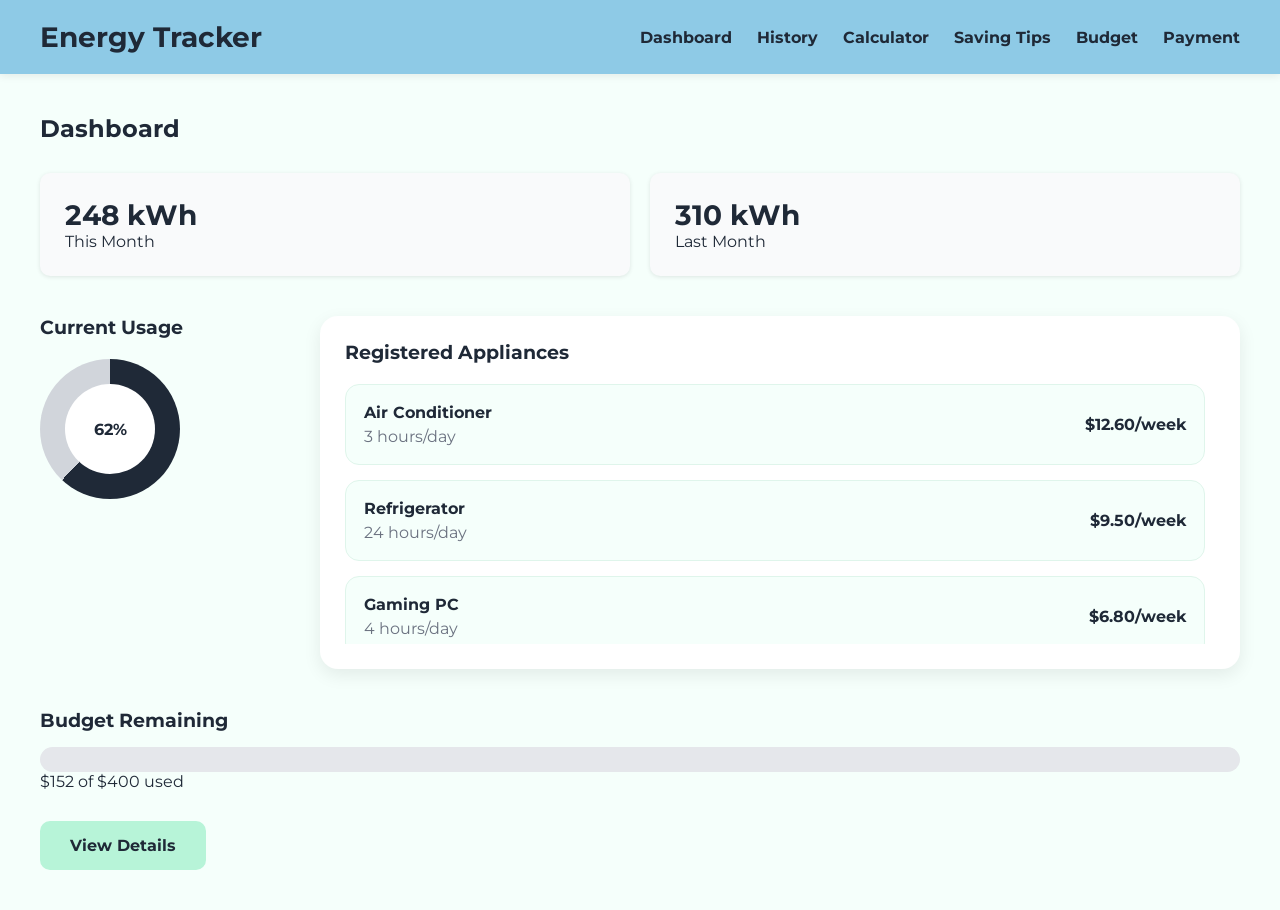
==== commit 4df9bcc8: "Final Excution" ====
--- a/index.html
+++ b/index.html
@@ -5,11 +5,13 @@
     <meta charset="UTF-8">
     <meta name="viewport" content="width=device-width, initial-scale=1.0">
 
-    <!-- Set the title of this project -->
-    <title>Energy Usage Website </title>
+    <title>Energy Usage Website</title>
 
-    <!-- CSS -->
     <link rel="stylesheet" href="css/style.css">
+    
+    <link rel="preconnect" href="https://fonts.googleapis.com">
+    <link rel="preconnect" href="https://fonts.gstatic.com" crossorigin>
+    <link href="https://fonts.googleapis.com/css2?family=Montserrat:wght@300;400;700&display=swap" rel="stylesheet">
 </head>
 
 <body>
--- a/css/style.css
+++ b/css/style.css
@@ -52,11 +52,9 @@
 header {
     background-color: var(--sky-blue);
     color: var(--dark-text);
-
     display: flex;
     justify-content: space-between;
     align-items: center;
-
     padding: 20px 40px;
     /*Put little bit of shadow to make look better  */
     box-shadow: 0 2px 8px rgba(0, 0, 0, 0.08);
@@ -94,20 +92,16 @@
 .progress-bar {
     width: 100%;
     height: 25px;
-
     background-color: #e5e7eb;
-
     border-radius: 20px;
-
     overflow: hidden;
-
     margin-top: 15px;
 }
+
 /* Here is inside of bar. it is skybuue  */
 .progress {
     width: 62%;
     height: 100%;
-
     background-color: var(--sky-blue);
 }
 
@@ -116,18 +110,12 @@
 .save-btn {
     background-color: var(--soft-mint);
     color: var(--dark-text);
-
     border: none;
-
     padding: 15px;
-
     border-radius: 10px;
-
     font-size: 16px;
     font-weight: 700;
-
     cursor: pointer;
-
     transition: 0.3s;
 }
 
@@ -141,24 +129,16 @@
   set paddin and */
 .details-btn {
     margin-top: 30px;
-
     background-color: var(--soft-mint);
     color: var(--dark-text);
-
     border: none;
-
     padding: 15px 30px;
-
     /*set the corner of button circle */
     border-radius: 10px;
-
     font-size: 16px;
     font-weight: 700;
-
-    /*Use cursor when mouse close to button, change to 
-     finger */
+    /*Use cursor when mouse close to button, change to finger */
     cursor: pointer;
-
     transition: 0.3s;
     /*erace under line of link */
     text-decoration: none;
@@ -179,35 +159,27 @@
 /*set dashborad entire card background*/
 .dashboard {
     background-color: var(--card-bg);
-
     padding: 40px;
-
     border-radius: 18px;
-
     box-shadow: 0 6px 18px rgba(0, 0, 0, 0.08);
 }
 
 /* Usage Cards */
-/*Design of carad container.
- In here, set card next each other */
+/*Design of carad container. In here, set card next each other */
 .card-container {
     /*Use display flex to set card next each other */
     display: flex;
     gap: 20px;
-
     margin-top: 30px;
 }
+
 /*Usage card */
 .usage-card {
     /*Set flex 1 for make space equal*/
     flex: 1;
-
     background-color: #f9fafb;
-
     padding: 25px;
-
     border-radius: 10px;
-
     box-shadow: 0 1px 4px rgba(0,0,0,0.1);
 }
 
@@ -215,8 +187,7 @@
     font-size: 28px;
 }
 
-/* Dashboard Middle Layout. Set circle graph and electric
- board next each other */
+/* Dashboard Middle Layout. Set circle graph and electric board next each other */
 .dashboard-middle {
     display: flex;
     gap: 40px;
@@ -232,49 +203,36 @@
 .circle {
     width: 140px;
     height: 140px;
-
     border-radius: 50%;
-
     /*In here, set percentage of circle graph*/
     background: conic-gradient(
         #1f2937 62%,
         #d1d5db 62%
     );
-
     display: flex;
     justify-content: center;
     align-items: center;
-
     margin-top: 20px;
 }
 
-/*Design of center circle part. Set background white
-  and make it circle */
+/*Design of center circle part. Set background white and make it circle */
 .circle p {
     background-color: white;
-
     width: 90px;
     height: 90px;
-
     border-radius: 50%;
-
     display: flex;
     justify-content: center;
     align-items: center;
-
     font-weight: bold;
 }
 
 /* Registered Appliance Board */
 .registered-board {
     flex: 1;
-
     background-color: var(--card-bg);
-
     border-radius: 18px;
-
     padding: 25px;
-
     box-shadow: 0 6px 18px rgba(0, 0, 0, 0.08);
 }
 
@@ -294,15 +252,10 @@
     display: flex;
     justify-content: space-between;
     align-items: center;
-
     background-color: #f5fffb;
-
     border: 1px solid #dff5eb;
-
     border-radius: 14px;
-
     padding: 18px;
-
     margin-bottom: 15px;
 }
 
@@ -321,44 +274,33 @@
 }
 
 
-/* =========================
+/* =================
    5. Budget Page
-========================= */
+   =================*/
 
 /* Budget Page Layout */
 .budget-page {
     background-color: var(--card-bg);
-
     padding: 40px;
-
     border-radius: 18px;
-
     box-shadow: 0 6px 18px rgba(0, 0, 0, 0.08);
 }
 
 /* Weekly / Monthly Buttons */
 .period-buttons {
     display: flex;
-
     gap: 15px;
-
     margin-top: 25px;
 }
 
 .period-buttons button {
     background-color: var(--soft-mint);
     color: var(--dark-text);
-
     border: none;
-
     border-radius: 10px;
-
-    font-weight: 700;
-
+    font-weight: 700;
     cursor: pointer;
-
     transition: 0.3s;
-
     padding: 15px 25px;
 }
 
@@ -371,7 +313,6 @@
 .budget-form {
     display: flex;
     flex-direction: column;
-
     margin-top: 30px;
 }
 
@@ -382,13 +323,9 @@
 
 .budget-form input {
     padding: 14px;
-
     margin-bottom: 25px;
-
     border-radius: 8px;
-
     border: 1px solid #ccc;
-
     font-size: 16px;
 }
 
@@ -404,62 +341,66 @@
 
 
 /* Below is Joe*/
-/*History Page Styles (JOE) */
-/* Page Card Container */
+/* =========================
+   5. History Page
+========================= */
+
+/* Layout Container matching Calculator/Details panel standards */
 .history-page {
-    background-color: #ffffff; /* White */
+    background-color: var(--card-bg);
     padding: 40px;
-    border-radius: 12px;
-    box-shadow: 0 2px 8px rgba(0, 0, 0, 0.1);
-    max-width: 700px;
+    border-radius: 18px;
+    box-shadow: 0 6px 18px rgba(0, 0, 0, 0.08);
+    max-width: 800px;
     margin: auto;
 }
 
 .section-subtitle {
     font-size: 12px;
-    font-weight: bold;
-    color: #9ca3af; /* Light Gray */
-    letter-spacing: 1px;
-    margin-bottom: 4px;
-}
-
-/* Toggle Buttons */
+    font-weight: 700;
+    color: var(--muted-text);
+    letter-spacing: 1.5px;
+    margin-bottom: 6px;
+}
+
+/* Timeline Control Navigation Toggles */
 .history-toggles {
     display: flex;
     gap: 12px;
-    margin-top: 15px;
+    margin-top: 20px;
     margin-bottom: 30px;
 }
 
 .toggle-btn {
-    background-color: #ffffff; /* White */
-    color: #4b5563; /* Charcoal Gray */
-    border: 2px solid #e5e7eb; /* Soft Gray */
-    padding: 8px 20px;
-    border-radius: 20px;
+    background-color: transparent;
+    color: var(--dark-text);
+    border: 2px solid #ccc;
+    padding: 10px 24px;
+    border-radius: 25px;
     font-size: 14px;
-    font-weight: bold;
+    font-weight: 700;
+    font-family: 'Montserrat', Arial, sans-serif;
     cursor: pointer;
-    transition: all 0.2s ease;
+    transition: 0.2s ease;
 }
 
 .toggle-btn:hover {
-    border-color: #60a5fa; /* Sky Blue */
-    color: #2563eb; /* Dark Blue */
+    border-color: var(--sky-blue);
+    color: var(--dark-text);
 }
 
 .toggle-btn.active {
-    background-color: #1f2937; /* Dark Gray */
-    color: #ffffff; /* White */
-    border-color: #1f2937; /* Dark Gray */
-}
-
-/* Flexbox Bar Chart Architecture */
+    background-color: var(--dark-text);
+    color: var(--card-bg);
+    border-color: var(--dark-text);
+}
+
+/* Flexbox Graphical Engine Display */
 .chart-wrapper {
-    background-color: #f9fafb; /* Chart Background Gray */
-    border: 1px solid #e5e7eb; /* Soft Gray */
-    border-radius: 12px;
-    padding: 30px 24px 20px 24px;
+    background-color: #f8fafc; /* Crisp clean background gray tint */
+    border: 1px solid #e2e8f0;
+    border-radius: 14px;
+    padding: 40px 30px 20px 30px;
     margin-bottom: 40px;
 }
 
@@ -467,57 +408,57 @@
     display: flex;
     justify-content: space-between;
     align-items: flex-end;
-    height: 180px;
+    height: 200px;
+    width: 100%;
 }
 
 .bar-group {
     display: flex;
     flex-direction: column;
     align-items: center;
-    width: 10%;
     height: 100%;
     justify-content: flex-end;
 }
 
 .bar {
     width: 100%;
-    background-color: #a7f3d0; /* Soft Mint */
+    background-color: var(--soft-mint); /* Standard green usage consumption level */
     border-radius: 6px 6px 0 0;
-    transition: height 0.3s ease;
-}
-
-/* Highlighted peak consumption day */
+    transition: height 0.4s cubic-bezier(0.4, 0, 0.2, 1); /* Makes content transitions silky smooth */
+}
+
+/* Peak Spikes (Saturday, Week 2, Q2, etc.) */
 .bar.highlighted {
-    background-color: #1f2937; /* Dark Gray */
+    background-color: var(--dark-text);
 }
 
 .day-label {
-    margin-top: 12px;
+    margin-top: 14px;
     font-size: 13px;
-    color: #9ca3af; /* Light Gray */
-    font-weight: bold;
-}
-
-/* Breakdown Lists */
+    color: var(--muted-text);
+    font-weight: 700;
+}
+
+/* Category Progress Layout Split rows */
 .breakdown-section h3 {
     font-size: 12px;
-    color: #9ca3af; /* Light Gray */
-    letter-spacing: 1px;
-    margin-bottom: 20px;
+    color: var(--muted-text);
+    letter-spacing: 1.5px;
+    margin-bottom: 25px;
 }
 
 .breakdown-item {
     display: flex;
     align-items: center;
     justify-content: space-between;
-    margin-bottom: 20px;
+    margin-bottom: 22px;
 }
 
 .breakdown-info {
     display: flex;
     align-items: center;
     gap: 12px;
-    width: 35%;
+    width: 30%;
 }
 
 .dot {
@@ -527,36 +468,46 @@
     flex-shrink: 0;
 }
 
-/* Category Legend Mapping */
-.dot.heating-cooling { background-color: #1f2937; /* Dark Gray */ }
-.dot.appliances { background-color: #60a5fa; /* Sky Blue */ }
-.dot.lighting { background-color: #a7f3d0; /* Soft Mint */ }
+/* Legend Indicator Dot Mapping profiles */
+.dot.heating-cooling { background-color: var(--dark-text); }
+.dot.appliances { background-color: var(--sky-blue); }
+.dot.lighting { background-color: var(--soft-mint); }
 
 .breakdown-item .label {
-    font-size: 15px;
-    color: #374151; /* Medium Dark Gray */
-    font-weight: bold;
-}
-
-/* Horizontal Progress Bars */
+    font-size: 14px;
+    color: var(--dark-text);
+    font-weight: 700;
+}
+
+/* Alignment Row for Progress + Percentage values */
+.breakdown-progress-container {
+    width: 65%;
+    display: flex;
+    align-items: center;
+    gap: 15px;
+}
+
 .breakdown-progress-bar {
-    width: 60%;
-    height: 14px;
-    background-color: #e5e7eb; /* Soft Gray */
-    border-radius: 20px;
+    flex: 1;
+    height: 12px;
+    background-color: #e2e8f0; /* Default empty bar tracks background gray */
+    border-radius: 10px;
+    position: relative;
     overflow: hidden;
 }
 
-.breakdown-progress {
-    height: 100%;
-    border-radius: 20px;
-}
-
-/* Progress Colors */
-.heating-cooling-bar { background-color: #1f2937; /* Dark Gray */ }
-.appliances-bar { background-color: #60a5fa; /* Sky Blue */ }
-.lighting-bar { background-color: #a7f3d0; /* Soft Mint */ }
-
+/* Progress fillers reuse core variable colors */
+#bar-heating { background-color: var(--dark-text); height: 100%; transition: width 0.4s ease; }
+#bar-appliances { background-color: var(--sky-blue); height: 100%; transition: width 0.4s ease; }
+#bar-lighting { background-color: var(--soft-mint); height: 100%; transition: width 0.4s ease; }
+
+.breakdown-percentage {
+    font-size: 14px;
+    font-weight: 700;
+    color: var(--dark-text);
+    width: 40px;
+    text-align: right;
+}
 
 /*Payment Page Styles*/
 /* Page Card Container matching Budget page structure */
@@ -593,6 +544,7 @@
 
 /* Form Structural Layout */
 
+
 /* =========================
    6. Calculator Page
 ========================= */
@@ -600,15 +552,10 @@
 /* Calculator Page Layout */
 .calculator-page {
     background-color: var(--card-bg);
-
     padding: 40px;
-
     border-radius: 18px;
-
     box-shadow: 0 6px 18px rgba(0, 0, 0, 0.08);
-
     max-width: 900px;
-
     margin: auto;
 }
 
@@ -616,7 +563,6 @@
 .calculator-form {
     display: flex;
     flex-direction: column;
-
     margin-top: 30px;
 }
 
@@ -628,24 +574,17 @@
 .calculator-form input,
 .calculator-form select {
     padding: 14px;
-
     margin-bottom: 25px;
-
     border-radius: 10px;
-
     border: 1px solid #ccc;
-
     font-size: 16px;
-
     font-family: 'Montserrat', Arial, sans-serif;
 }
 
 /* Button Group */
 .button-group {
     display: flex;
-
     gap: 15px;
-
     margin-top: 10px;
 }
 
@@ -657,18 +596,12 @@
 .add-btn {
     background-color: var(--sky-blue);
     color: var(--dark-text);
-
     border: none;
-
     padding: 15px;
-
     border-radius: 10px;
-
     font-size: 16px;
     font-weight: 700;
-
     cursor: pointer;
-
     transition: 0.3s;
 }
 
@@ -690,13 +623,9 @@
 
 .result-grid div {
     flex: 1;
-
     background-color: #f5fffb;
-
     padding: 25px;
-
     border-radius: 14px;
-
     border: 1px solid #dff5eb;
 }
 
@@ -717,25 +646,18 @@
 /* Appliance Card */
 .appliance-card {
     background-color: #f5fffb;
-
     border: 1px solid #dff5eb;
-
     border-radius: 14px;
-
     padding: 20px;
-
     display: flex;
     justify-content: space-between;
     align-items: center;
-
     margin-bottom: 20px;
-
     transition: 0.3s;
 }
 
 .appliance-card:hover {
     transform: translateY(-3px);
-
     box-shadow: 0 6px 16px rgba(0,0,0,0.08);
 }
 
@@ -755,41 +677,30 @@
 /* Details Page Layout */
 .details-page {
     background-color: var(--card-bg);
-
     padding: 40px;
-
     border-radius: 18px;
-
     box-shadow: 0 6px 18px rgba(0,0,0,0.08);
 }
 
 /* Details Grid */
 .details-grid {
     display: grid;
-
     grid-template-columns: repeat(auto-fit, minmax(280px, 1fr));
-
     gap: 25px;
-
     margin-top: 35px;
 }
 
 /* Detail Card */
 .details-card {
     background-color: #f5fffb;
-
     border: 1px solid #dff5eb;
-
     border-radius: 16px;
-
     padding: 25px;
-
     transition: 0.3s;
 }
 
 .details-card:hover {
     transform: translateY(-4px);
-
     box-shadow: 0 8px 20px rgba(0,0,0,0.08);
 }
 
@@ -811,11 +722,8 @@
 
 .cost-info span {
     background-color: white;
-
     padding: 12px;
-
     border-radius: 10px;
-
     font-weight: 700;
 }
 
@@ -823,48 +731,41 @@
 /* =========================
    8. Payment Page
 ========================= */
-/* Payment Page Layout */
+
+/* Payment Page Layout Card */
 .payment-page {
     background-color: var(--card-bg);
-
     padding: 40px;
-
     border-radius: 18px;
-
     box-shadow: 0 6px 18px rgba(0,0,0,0.08);
-}
-
-/* Payment Grid Layout */
+    max-width: 900px;
+    margin: auto;
+}
+
+/* Payment Grid Layout Split */
 .payment-layout {
     display: grid;
-
     grid-template-columns: 1fr 1.2fr;
-
     gap: 30px;
-
     margin-top: 35px;
 }
 
-/* Payment Cards */
+/* Shared Inner Cards style */
 .payment-card,
 .payment-form {
-    background-color: #f5fffb;
-
-    border: 1px solid #dff5eb;
-
+    background-color: #f5fffb; /* Light Mint Background Tint */
+    border: 1px solid #dff5eb; /* Light Mint Border */
     border-radius: 16px;
-
     padding: 30px;
-}
-
-/* Bill Amount */
+    display: flex;
+    flex-direction: column;
+}
+
+/* Bill Amount Header Display */
 .bill-amount {
     font-size: 42px;
-
-    font-weight: 700;
-
+    font-weight: 700;
     margin: 25px 0 10px;
-
     color: var(--dark-text);
 }
 
@@ -873,127 +774,153 @@
     margin-bottom: 25px;
 }
 
-/* Payment Information Rows */
+/* Invoice Summary Rows */
 .payment-info-row {
     display: flex;
     justify-content: space-between;
-
     padding: 14px 0;
-
     border-top: 1px solid #dff5eb;
 }
 
-/* Payment Status */
+/* Alert text for Unpaid bills */
 .status-unpaid {
-    color: #d97706;
-}
-
+    color: #d97706; /* Warning Amber */
+}
+
+/* Form Headings */
+.payment-form h3 {
+    margin-bottom: 10px;
+}
+
+/* Input Form Adjustments */
 .payment-form label {
+    font-weight: 700;
     margin-top: 15px;
+    margin-bottom: 8px;
+    font-size: 14px;
+}
+
+.payment-form input {
+    width: 100%;
+    padding: 14px;
     margin-bottom: 5px;
-    font-weight: bold;
-    font-size: 14px;
-    color: #1f2937; /* Dark Text */
-}
-
-.payment-form input {
-    padding: 12px;
-    border: 1px solid #6b7280; /* Muted Text Gray */
-    border-radius: 8px;
+    border-radius: 10px;
+    border: 1px solid #ccc;
     font-size: 16px;
+    font-family: 'Montserrat', Arial, sans-serif;
     outline: none;
-}
-
-/* Target Inputs specifically on focus state */
+    background-color: #ffffff; /* White */
+}
+
 .payment-form input:focus {
-    border-color: #8ecae6; /* Sky Blue highlight border */
-}
-
-/* Two Column Row Layout for Expiry and CVV fields */
-.form-row {
-    display: flex;
+    border-color: var(--sky-blue);
+}
+
+/* Expiry and CVV Side-by-Side Layout Grid */
+.payment-small-inputs {
+    display: grid;
+    grid-template-columns: 1fr 1fr;
     gap: 20px;
-    width: 100%;
-}
-
-.form-group {
-    flex: 1;
-    display: flex;
-    flex-direction: column;
-}
-
-/* Action Submit Button */
+    margin-top: 5px;
+}
+
+/* Soft Mint Submission Button */
 .pay-btn {
-    margin-top: 30px;
-    background-color: #1f2937; /* Dark Accent color */
-    color: #ffffff; /* White text */
+    background-color: var(--soft-mint);
+    color: var(--dark-text);
     border: none;
     padding: 15px;
-    border-radius: 8px;
+    border-radius: 10px;
     font-size: 16px;
-    font-weight: bold;
+    font-weight: 700;
     cursor: pointer;
-    transition: background-color 0.2s ease;
+    margin-top: 25px;
+    width: 100%;
+    transition: 0.3s;
 }
 
 .pay-btn:hover {
-    background-color: #374151; /* Lighter hover gray */
-}
-
-/*Joe finish History and Payment pages*/
-.payment-form h3 {
-    margin-bottom: 20px;
-}
-
-.payment-form label {
-    font-weight: 700;
+    background-color: #9eeac5; /* Brightened Mint Accent Hover */
+    transform: translateY(-2px);
+}
+
+
+/* =========================
+   9. Saving Tips Page
+========================= */
+
+/* Main Page Layout Wrapper */
+.tips-page {
+    background-color: var(--card-bg);
+    padding: 40px;
+    border-radius: 18px;
+    box-shadow: 0 6px 18px rgba(0,0,0,0.08);
+    max-width: 1100px;
+    margin: auto;
+}
+
+.tips-page h2 {
+    font-size: 28px;
     margin-bottom: 10px;
 }
 
-.payment-form input,
-.payment-form select {
-    padding: 14px;
-
-    margin-bottom: 22px;
-
-    border-radius: 10px;
-
-    border: 1px solid #ccc;
-
-    font-size: 16px;
-
-    font-family: 'Montserrat', Arial, sans-serif;
-}
-
-/* Expiry and CVV Layout */
-.payment-small-inputs {
+/* Response Grid - matches details page pattern */
+.tips-grid {
     display: grid;
-
-    grid-template-columns: 1fr 1fr;
-
-    gap: 20px;
-}
-
-/* Pay Button */
-.pay-btn {
+    grid-template-columns: repeat(auto-fit, minmax(300px, 1fr));
+    gap: 25px;
+    margin-top: 35px;
+}
+
+/* Individual Cards */
+.tips-card {
+    background-color: #f5fffb; /* Light Mint Background Tint */
+    border: 1px solid #dff5eb; /* Soft Green border */
+    border-radius: 16px;
+    padding: 25px;
+    display: flex;
+    flex-direction: column;
+    gap: 12px;
+    transition: 0.3s ease;
+}
+
+/* Smooth lift and drop shadow when cursor hovers */
+.tips-card:hover {
+    transform: translateY(-5px);
+    box-shadow: 0 8px 20px rgba(0,0,0,0.06);
+    border-color: var(--sky-blue);
+}
+
+/* Badge Headers inside Cards */
+.tips-header {
+    display: flex;
+    justify-content: flex-start;
+}
+
+.tips-badge {
+    background-color: var(--sky-blue);
+    color: var(--dark-text);
+    padding: 6px 14px;
+    border-radius: 20px;
+    font-size: 12px;
+    font-weight: 700;
+    letter-spacing: 0.5px;
+}
+
+/* Alternating badge color profiles to break up layout visual monotony */
+.tips-card.appliances .tips-badge,
+.tips-card.standby .tips-badge {
     background-color: var(--soft-mint);
-    color: var(--dark-text);
-
-    border: none;
-
-    padding: 15px;
-
-    border-radius: 10px;
-
-    font-size: 16px;
-    font-weight: 700;
-
-    cursor: pointer;
-
-    transition: 0.3s;
-}
-
-.pay-btn:hover {
-    background-color: #9eeac5;
-    transform: translateY(-2px);
+}
+
+.tips-card h3 {
+    font-size: 18px;
+    color: var(--dark-text);
+    font-weight: 700;
+}
+
+.tips-card p {
+    color: var(--muted-text);
+    font-size: 14px;
+    line-height: 1.6;
 }
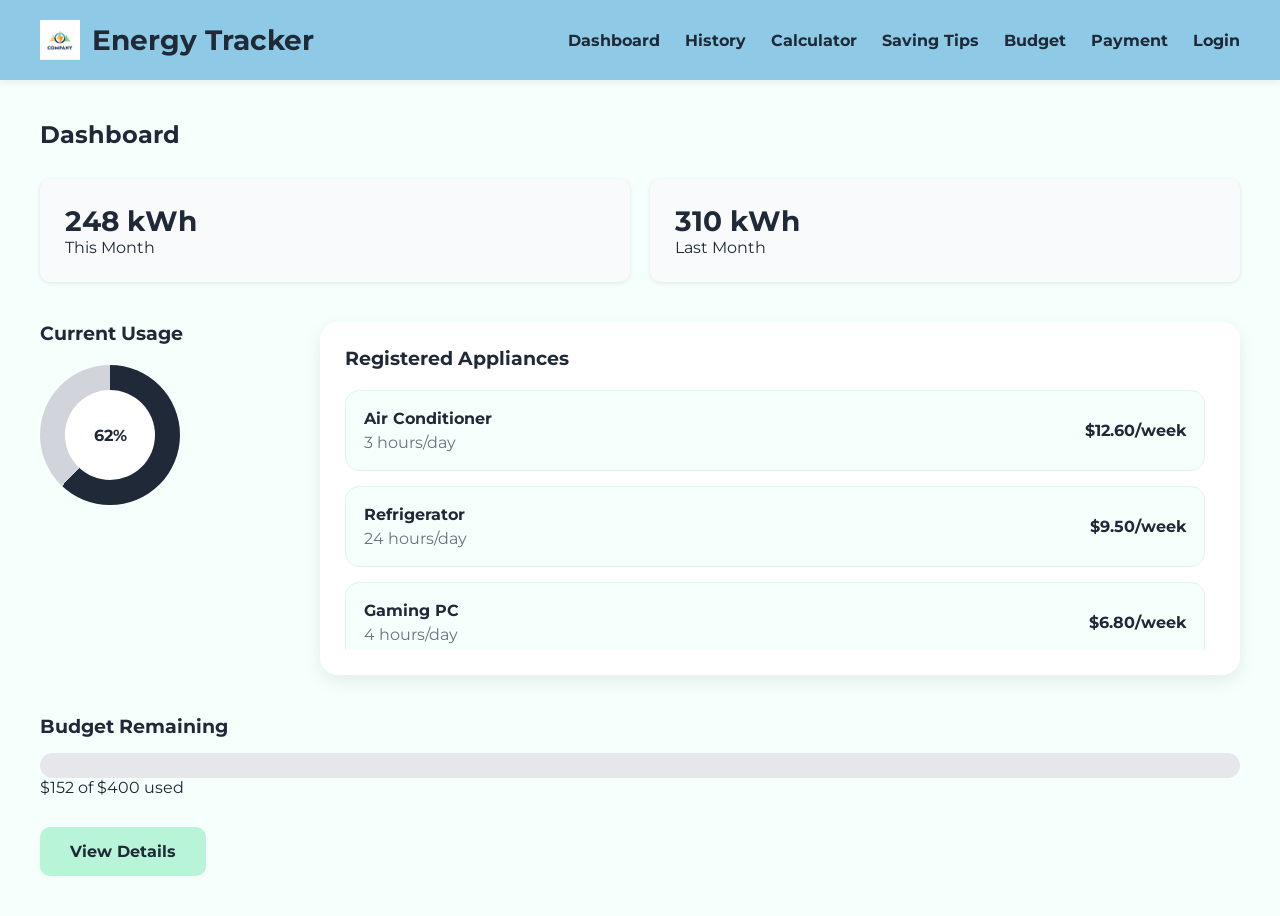
==== commit 56197a18: "Add login and signup page and update comments" ====
--- a/index.html
+++ b/index.html
@@ -24,6 +24,7 @@
          to customise at CSS. We can reuse this header to another page
          so that copy and paste below at another page when you design-->
         <div class="logo">
+            <img src="images/logo.png" alt="Energy Tracker Logo">
             <h1>Energy Tracker</h1>
         </div>
 
@@ -39,6 +40,7 @@
                 <li><a href="tips.html">Saving Tips</a></li>
                 <li><a href="budget.html">Budget</a></li>
                 <li><a href="payment.html">Payment</a></li>
+                 <li><a href="login.html">Login</a></li>
             </ul>
         </nav>
 
--- a/css/style.css
+++ b/css/style.css
@@ -923,4 +923,105 @@
     color: var(--muted-text);
     font-size: 14px;
     line-height: 1.6;
+}
+
+.logo {
+    display: flex;
+    align-items: center;
+    gap: 12px;
+}
+
+.logo img {
+    width: 40px;
+    height: 40px;
+}
+
+/* =========================
+   9. Login Page
+========================= */
+
+.login-page {
+    display: flex;
+    justify-content: center;
+    align-items: center;
+
+    min-height: 70vh;
+}
+
+.login-card {
+    background-color: var(--card-bg);
+
+    width: 100%;
+    max-width: 480px;
+
+    padding: 40px;
+
+    border-radius: 18px;
+
+    box-shadow: 0 6px 18px rgba(0,0,0,0.08);
+}
+
+.login-card h2 {
+    margin-bottom: 10px;
+}
+
+.login-form {
+    display: flex;
+    flex-direction: column;
+
+    margin-top: 30px;
+}
+
+.login-form label {
+    font-weight: 700;
+    margin-bottom: 10px;
+}
+
+.login-form input {
+    padding: 14px;
+
+    margin-bottom: 25px;
+
+    border-radius: 10px;
+
+    border: 1px solid #ccc;
+
+    font-size: 16px;
+
+    font-family: 'Montserrat', Arial, sans-serif;
+}
+
+.login-btn {
+    background-color: var(--soft-mint);
+    color: var(--dark-text);
+
+    border: none;
+
+    padding: 15px;
+
+    border-radius: 10px;
+
+    font-size: 16px;
+    font-weight: 700;
+
+    cursor: pointer;
+
+    transition: 0.3s;
+}
+
+.login-btn:hover {
+    background-color: #9eeac5;
+    transform: translateY(-2px);
+}
+
+.login-note {
+    margin-top: 25px;
+    text-align: center;
+    color: var(--muted-text);
+}
+
+.login-note a {
+    color: var(--dark-text);
+    font-weight: 700;
+    text-decoration: none;
 }
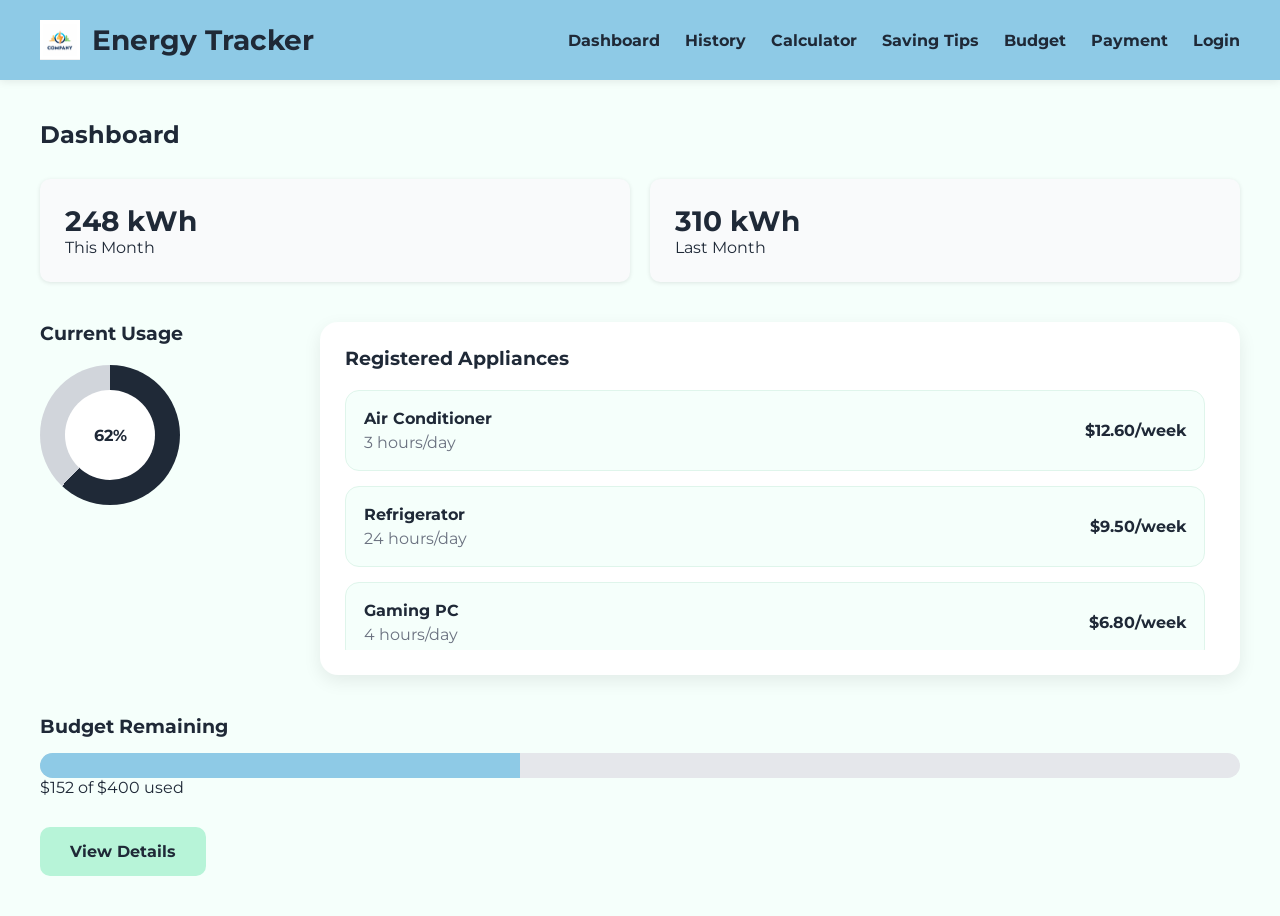
==== commit 07c9ea64: "Tailoring" ====
--- a/index.html
+++ b/index.html
@@ -161,7 +161,6 @@
           how much user already spend from their budget -->
         <div class="progress-bar">
             <!-- create class which is progress to show how much user spent -->
-        </div>
             <div class="progress"></div>
         </div>
 
--- a/css/style.css
+++ b/css/style.css
@@ -13,7 +13,7 @@
     --muted-text: #6b7280;
 }
 
-/* Set size of browaer in here to prevent bug or du=ifference
+/* Set size of browser in here to prevent bug or du=ifference
  of layout on each pages  */
 * {
     margin: 0;
@@ -100,7 +100,7 @@
 
 /* Here is inside of bar. it is skybuue  */
 .progress {
-    width: 62%;
+    width: 40%;
     height: 100%;
     background-color: var(--sky-blue);
 }
